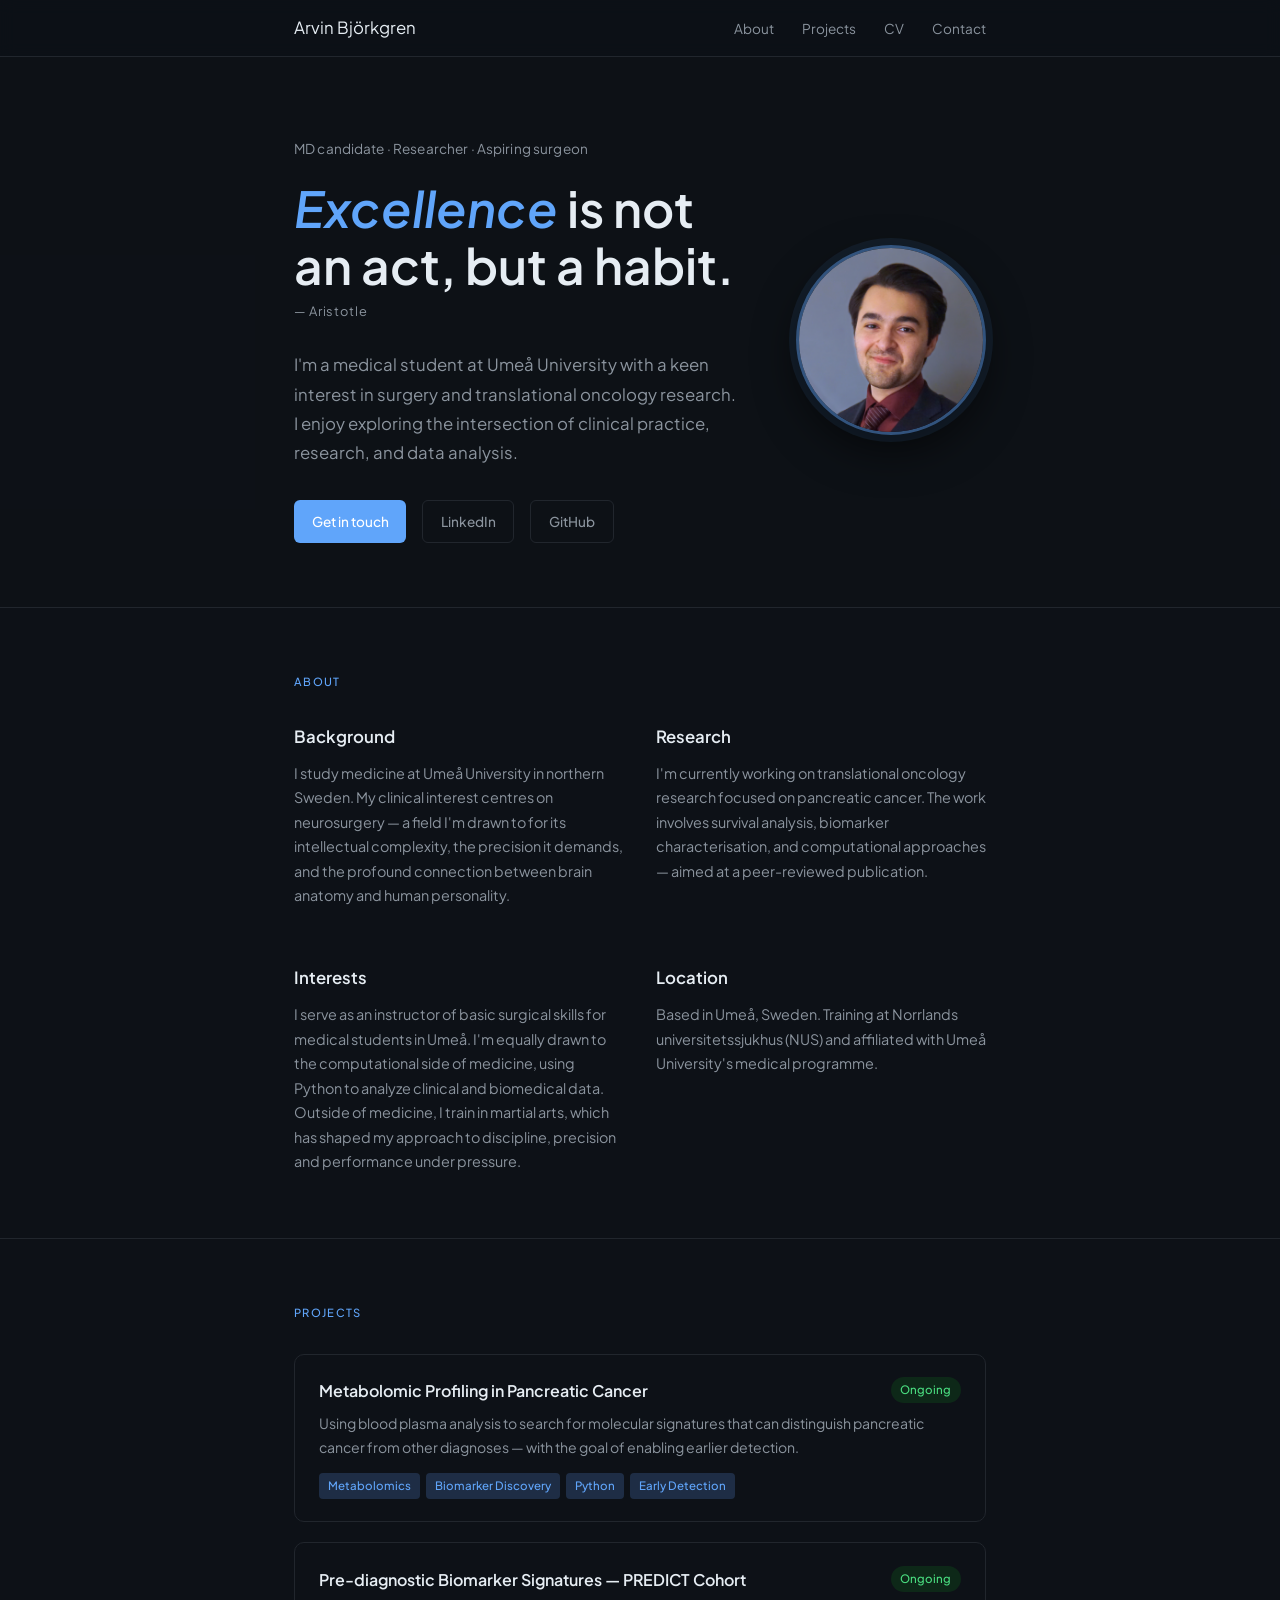
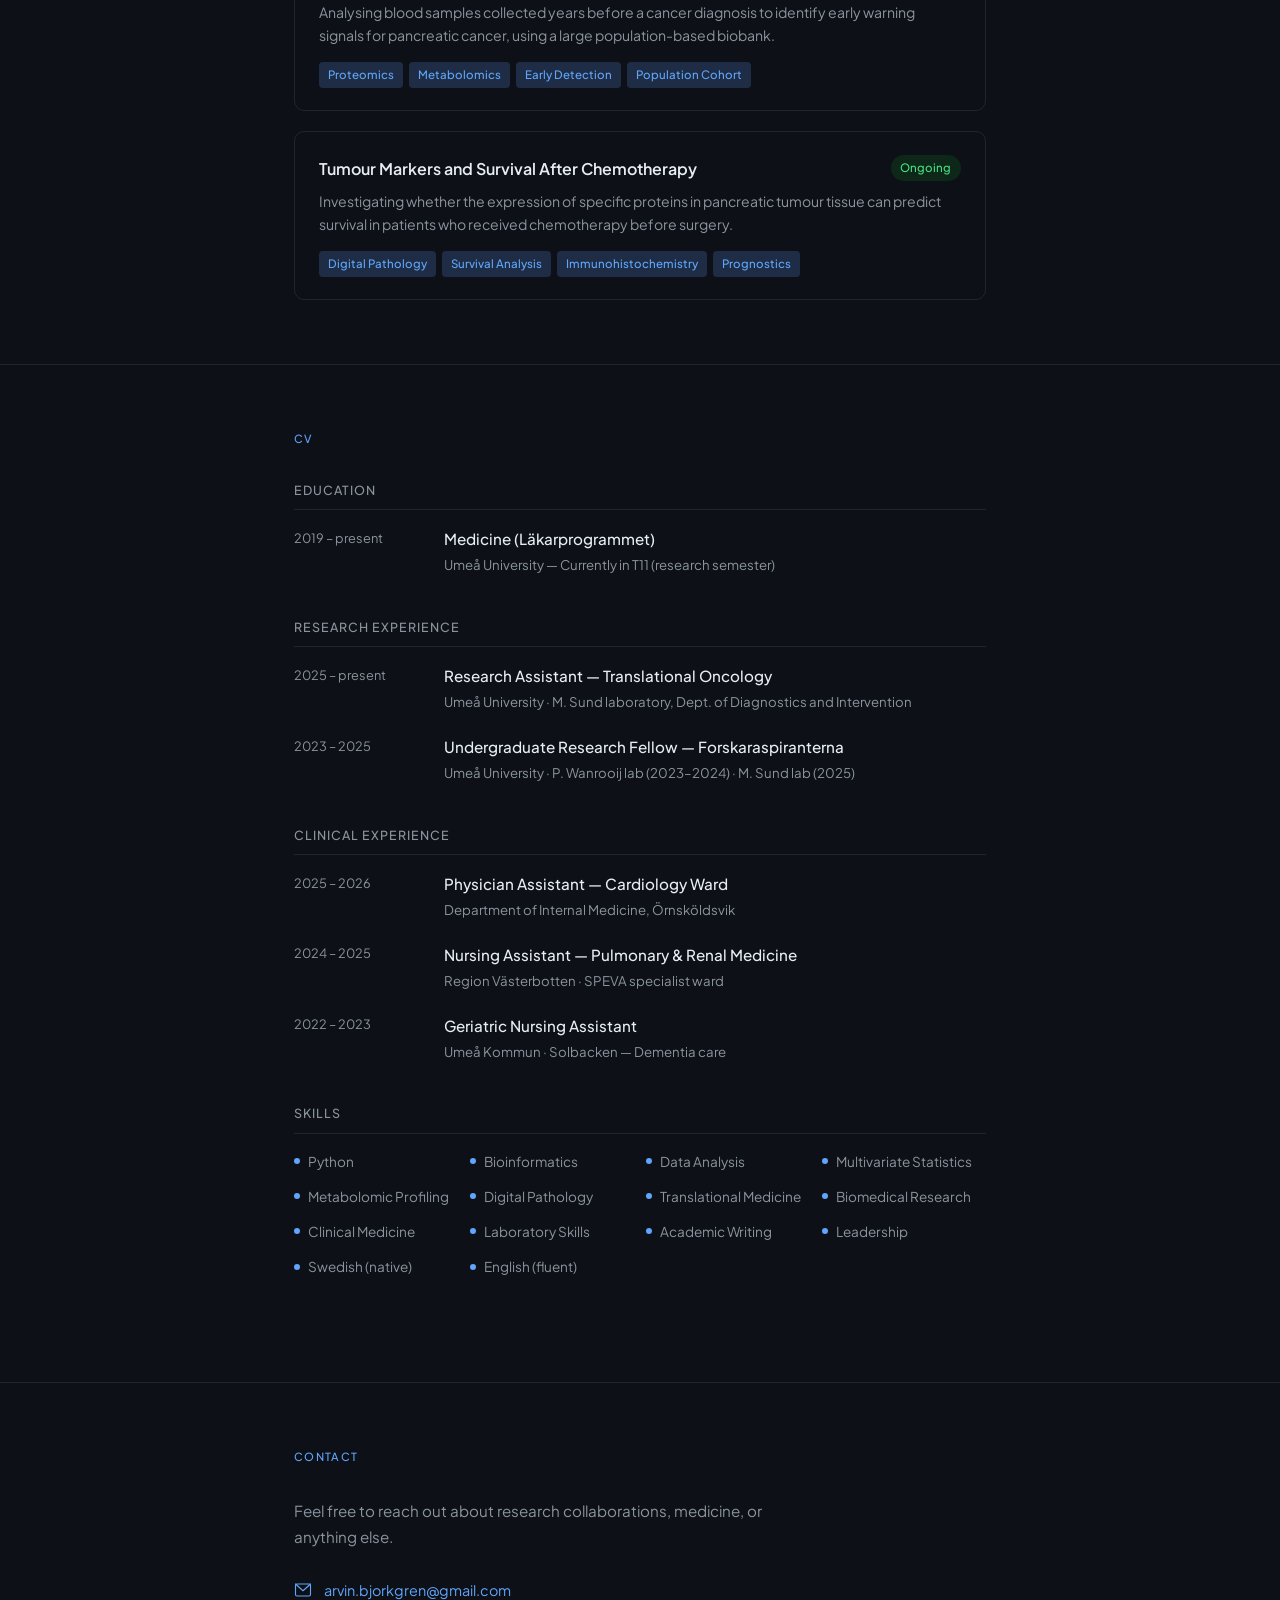
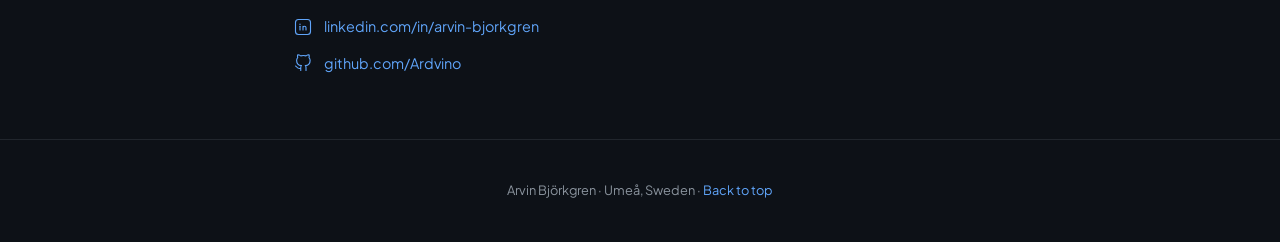
==== index.html @ 4f96bc34 "Remove navlinks from mobile." ====
<!DOCTYPE html>
<html lang="en">
<head>
  <meta charset="UTF-8" />
  <meta name="viewport" content="width=device-width, initial-scale=1.0" />
  <title>Arvin Björkgren</title>
  <link rel="preconnect" href="https://fonts.googleapis.com" />
  <link rel="preconnect" href="https://fonts.gstatic.com" crossorigin />
  <link href="https://fonts.googleapis.com/css2?family=Plus+Jakarta+Sans:ital,wght@0,300;0,400;0,500;0,600;1,400&display=swap" rel="stylesheet" />
  <style>
    /* ============================================================
       EDIT YOUR INFO HERE — all personal content is at the top
       ============================================================ */

    /* Colors & fonts — change these to restyle the whole site */
    :root {
      --accent:       #60a5fa;   /* cool blue */
      --accent-light: #1e2d45;   /* dark blue tint */
      --text:         #e6edf3;
      --text-muted:   #8b949e;
      --border:       #21262d;
      --bg:           #0d1117;
      --white:        #161b22;   /* card background */
      --font:         'Plus Jakarta Sans', system-ui, sans-serif;
      --max-w:        740px;
    }

    /* ============================================================
       BASE
       ============================================================ */
    *, *::before, *::after { box-sizing: border-box; margin: 0; padding: 0; }

    html { font-size: 16px; scroll-behavior: smooth; }

    body {
      font-family: var(--font);
      font-weight: 400;
      color: var(--text);
      background: var(--bg);
      line-height: 1.7;
    }

    a { color: var(--accent); text-decoration: none; }
    a:hover { text-decoration: underline; }

    /* ============================================================
       LAYOUT
       ============================================================ */
    .container {
      max-width: var(--max-w);
      margin: 0 auto;
      padding: 0 1.5rem;
    }

    section {
      padding: 4rem 0;
      border-bottom: 1px solid var(--border);
    }
    section:last-child { border-bottom: none; }

    .section-label {
      font-family: var(--font);
      font-size: 0.7rem;
      font-weight: 500;
      letter-spacing: 0.12em;
      text-transform: uppercase;
      color: var(--accent);
      margin-bottom: 2rem;
    }

    /* ============================================================
       NAV
       ============================================================ */
    nav {
      position: sticky;
      top: 0;
      background: rgba(13, 17, 23, 0.92);
      backdrop-filter: blur(8px);
      border-bottom: 1px solid var(--border);
      z-index: 100;
    }

    .nav-inner {
      max-width: var(--max-w);
      margin: 0 auto;
      padding: 0 1.5rem;
      display: flex;
      align-items: center;
      justify-content: space-between;
      height: 56px;
    }

    .nav-name {
      font-family: var(--font);
      font-size: 1.05rem;
      color: var(--text);
    }

    .nav-links {
      display: flex;
      gap: 1.75rem;
      list-style: none;
    }

    .nav-links a {
      font-size: 0.85rem;
      font-weight: 400;
      color: var(--text-muted);
      transition: color 0.15s;
    }

    .nav-links a:hover {
      color: var(--accent);
      text-decoration: none;
    }

    /* ============================================================
       HERO
       ============================================================ */
    .hero {
      position: relative;
      padding: 5rem 0 4rem;
      border-bottom: 1px solid var(--border);
      background-image: url('background.jpg');
      background-size: cover;
      background-position: center;
    }

    .hero::before {
      content: '';
      position: absolute;
      inset: 0;
      background: rgba(13, 17, 23, 0.78);
    }

    .hero .container {
      position: relative;
    }

    .hero-inner {
      display: flex;
      align-items: center;
      gap: 3.5rem;
    }

    .hero-text { flex: 1; min-width: 0; }

    .profile-img {
      width: 190px;
      height: 190px;
      border-radius: 50%;
      object-fit: cover;
      flex-shrink: 0;
      border: 3px solid rgba(96, 165, 250, 0.45);
      box-shadow:
        0 0 0 7px rgba(96, 165, 250, 0.08),
        0 16px 40px rgba(0, 0, 0, 0.55);
    }

    @media (max-width: 560px) {
      .hero-inner { flex-direction: column; align-items: flex-start; gap: 1.5rem; }
      .profile-img { display: none; }
      .nav-links { display: none; }
    }

    .hero-eyebrow {
      font-size: 0.85rem;
      color: var(--text-muted);
      margin-bottom: 1.25rem;
      letter-spacing: 0.01em;
    }

    .hero h1 {
      font-family: var(--font);
      font-size: clamp(2.2rem, 5vw, 3.1rem);
      font-weight: 600;
      line-height: 1.15;
      color: var(--text);
      margin-bottom: 0.4rem;
    }

    .hero h1 em {
      font-style: italic;
      color: var(--accent);
    }

    .hero-attr {
      font-size: 0.8rem;
      font-weight: 400;
      color: var(--text-muted);
      letter-spacing: 0.07em;
      margin-bottom: 1.75rem;
    }

    .hero-bio {
      font-size: 1.05rem;
      color: var(--text-muted);
      max-width: 560px;
      line-height: 1.75;
      margin-bottom: 2rem;
    }

    .hero-links {
      display: flex;
      gap: 1rem;
      flex-wrap: wrap;
    }

    .btn {
      display: inline-flex;
      align-items: center;
      gap: 0.4rem;
      padding: 0.55rem 1.1rem;
      border-radius: 6px;
      font-size: 0.85rem;
      font-weight: 500;
      transition: all 0.15s;
      cursor: pointer;
      border: none;
    }

    .btn-primary {
      background: var(--accent);
      color: #fff;
    }
    .btn-primary:hover { background: #3b82f6; text-decoration: none; color: #fff; }

    .btn-secondary {
      background: transparent;
      color: var(--text-muted);
      border: 1px solid var(--border);
    }
    .btn-secondary:hover { border-color: var(--accent); color: var(--accent); text-decoration: none; }

    /* ============================================================
       ABOUT
       ============================================================ */
    .about-grid {
      display: grid;
      grid-template-columns: 1fr 1fr;
      gap: 2rem;
    }

    @media (max-width: 560px) { .about-grid { grid-template-columns: 1fr; } }

    .about-block h3 {
      font-family: var(--font);
      font-size: 1.05rem;
      font-weight: 600;
      margin-bottom: 0.6rem;
      color: var(--text);
    }

    .about-block p {
      font-size: 0.9rem;
      color: var(--text-muted);
      line-height: 1.7;
    }

    /* ============================================================
       PROJECTS
       ============================================================ */
    .projects-list {
      display: flex;
      flex-direction: column;
      gap: 1.25rem;
    }

    .project-card {
      background: var(--bg);
      border: 1px solid var(--border);
      border-radius: 10px;
      padding: 1.4rem 1.5rem;
      transition: border-color 0.15s, box-shadow 0.15s;
    }

    .project-card:hover {
      border-color: var(--accent);
      box-shadow: 0 2px 12px rgba(96, 165, 250, 0.1);
    }

    .project-header {
      display: flex;
      align-items: flex-start;
      justify-content: space-between;
      gap: 1rem;
      margin-bottom: 0.5rem;
    }

    .project-title {
      font-family: var(--font);
      font-size: 1rem;
      font-weight: 600;
      color: var(--text);
    }

    .project-status {
      font-size: 0.72rem;
      font-weight: 500;
      padding: 0.2rem 0.6rem;
      border-radius: 20px;
      white-space: nowrap;
      flex-shrink: 0;
    }

    .status-ongoing  { background: #0d2818; color: #4ade80; }
    .status-complete { background: #1c1c1c; color: #9ca3af; }
    .status-planned  { background: #2a1f0a; color: #fbbf24; }

    .project-desc {
      font-size: 0.88rem;
      color: var(--text-muted);
      margin-bottom: 0.9rem;
      line-height: 1.65;
    }

    .project-tags {
      display: flex;
      flex-wrap: wrap;
      gap: 0.4rem;
    }

    .tag {
      font-size: 0.72rem;
      font-weight: 500;
      padding: 0.2rem 0.55rem;
      border-radius: 4px;
      background: var(--accent-light);
      color: var(--accent);
    }

    .project-link {
      font-size: 0.82rem;
      color: var(--accent);
      margin-top: 0.8rem;
      display: inline-block;
    }

    /* ============================================================
       CV / TIMELINE
       ============================================================ */
    .cv-section { margin-bottom: 2.5rem; }

    .cv-section-title {
      font-size: 0.78rem;
      font-weight: 500;
      letter-spacing: 0.08em;
      text-transform: uppercase;
      color: var(--text-muted);
      margin-bottom: 1rem;
      padding-bottom: 0.5rem;
      border-bottom: 1px solid var(--border);
    }

    .cv-entry {
      display: grid;
      grid-template-columns: 130px 1fr;
      gap: 0.75rem 1.25rem;
      margin-bottom: 1.25rem;
    }

    @media (max-width: 480px) {
      .cv-entry { grid-template-columns: 1fr; }
    }

    .cv-year {
      font-size: 0.8rem;
      color: var(--text-muted);
      padding-top: 0.1rem;
    }

    .cv-title {
      font-size: 0.95rem;
      font-weight: 500;
      color: var(--text);
      margin-bottom: 0.15rem;
    }

    .cv-subtitle {
      font-size: 0.83rem;
      color: var(--text-muted);
    }

    /* ============================================================
       SKILLS
       ============================================================ */
    .skills-grid {
      display: grid;
      grid-template-columns: repeat(auto-fit, minmax(160px, 1fr));
      gap: 0.75rem;
    }

    .skill-item {
      font-size: 0.85rem;
      color: var(--text-muted);
      display: flex;
      align-items: center;
      gap: 0.5rem;
    }

    .skill-dot {
      width: 6px;
      height: 6px;
      border-radius: 50%;
      background: var(--accent);
      flex-shrink: 0;
    }

    /* ============================================================
       CONTACT
       ============================================================ */
    .contact-links {
      display: flex;
      flex-direction: column;
      gap: 0.75rem;
    }

    .contact-row {
      display: flex;
      align-items: center;
      gap: 0.75rem;
      font-size: 0.9rem;
      color: var(--text-muted);
    }

    .contact-row svg {
      width: 18px;
      height: 18px;
      stroke: var(--accent);
      flex-shrink: 0;
    }

    /* ============================================================
       FOOTER
       ============================================================ */
    footer {
      text-align: center;
      padding: 2.5rem 1rem;
      font-size: 0.8rem;
      color: var(--text-muted);
    }
  </style>
</head>
<body>

<!-- ============================================================
     NAV  — edit links to match your sections
     ============================================================ -->
<nav>
  <div class="nav-inner">
    <span class="nav-name">Arvin Björkgren</span>
    <ul class="nav-links">
      <li><a href="#about">About</a></li>
      <li><a href="#projects">Projects</a></li>
      <li><a href="#cv">CV</a></li>
      <li><a href="#contact">Contact</a></li>
    </ul>
  </div>
</nav>

<!-- ============================================================
     HERO  — edit your tagline and bio here
     ============================================================ -->
<section class="hero" id="top">
  <div class="container">
    <div class="hero-inner">
      <div class="hero-text">
        <p class="hero-eyebrow">MD candidate · Researcher · Aspiring surgeon</p>
        <h1><em>Excellence</em> is not an act, but a habit.</h1>
        <p class="hero-attr">— Aristotle</p>
        <p class="hero-bio"> 
          I'm a medical student at Umeå University with a keen interest in
          surgery and translational oncology research. I enjoy exploring
          the intersection of clinical practice, research, and data analysis.

        </p>
        </p>
        <div class="hero-links">
          <a class="btn btn-primary" href="#contact">Get in touch</a>
          <a class="btn btn-secondary" href="https://www.linkedin.com/in/arvin-bjorkgren/" target="_blank" rel="noopener">LinkedIn</a>
          <a class="btn btn-secondary" href="https://github.com/Ardvino" target="_blank" rel="noopener">GitHub</a>
        </div>
      </div>
      <img src="profile.png" alt="Arvin Björkgren" class="profile-img" />
    </div>
  </div>
</section>

<!-- ============================================================
     ABOUT  — edit your background and interests
     ============================================================ -->
<section id="about">
  <div class="container">
    <p class="section-label">About</p>
    <div class="about-grid">
      <div class="about-block">
        <h3>Background</h3>
        <p>
          I study medicine at Umeå University in northern Sweden. My clinical
          interest centres on neurosurgery — a field I'm drawn to for its
          intellectual complexity, the precision it demands, and the profound
          connection between brain anatomy and human personality. <br><br>
       
        </p>
      </div>
      <div class="about-block">
        <h3>Research</h3>
        <p>
          I'm currently working on translational oncology research focused on
          pancreatic cancer. The work involves survival analysis, biomarker
          characterisation, and computational approaches — aimed at a peer-reviewed
          publication.
        </p>
      </div>
      <div class="about-block">
        <h3>Interests</h3>
        <p>
          I serve as an instructor of basic surgical skills for medical students in Umeå.
          I'm equally drawn to the computational side of medicine, using Python to analyze clinical and biomedical data.
          Outside of medicine, I train in martial arts, which has shaped my approach to discipline, precision and performance under pressure.
        </p>
      </div>
      <div class="about-block">
        <h3>Location</h3>
        <p>
          Based in Umeå, Sweden. Training at Norrlands universitetssjukhus (NUS)
          and affiliated with Umeå University's medical programme.
        </p>
      </div>
    </div>
  </div>
</section>

<!-- ============================================================
     PROJECTS  — edit or add cards below
     Each card: title, status, description, tags, optional link
     Statuses: status-ongoing | status-complete | status-planned
     ============================================================ -->
<section id="projects">
  <div class="container">
    <p class="section-label">Projects</p>
    <div class="projects-list">

      <!-- PROJECT 1 -->
      <div class="project-card">
        <div class="project-header">
          <span class="project-title">Metabolomic Profiling in Pancreatic Cancer</span>
          <span class="project-status status-ongoing">Ongoing</span>
        </div>
        <p class="project-desc">
          Using blood plasma analysis to search for molecular signatures that can distinguish
          pancreatic cancer from other diagnoses — with the goal of enabling earlier detection.
        </p>
        <div class="project-tags">
          <span class="tag">Metabolomics</span>
          <span class="tag">Biomarker Discovery</span>
          <span class="tag">Python</span>
          <span class="tag">Early Detection</span>
        </div>
      </div>

      <!-- PROJECT 2 -->
      <div class="project-card">
        <div class="project-header">
          <span class="project-title">Pre-diagnostic Biomarker Signatures — PREDICT Cohort</span>
          <span class="project-status status-ongoing">Ongoing</span>
        </div>
        <p class="project-desc">
          Analysing blood samples collected years before a cancer diagnosis to identify
          early warning signals for pancreatic cancer, using a large population-based biobank.
        </p>
        <div class="project-tags">
          <span class="tag">Proteomics</span>
          <span class="tag">Metabolomics</span>
          <span class="tag">Early Detection</span>
          <span class="tag">Population Cohort</span>
        </div>
      </div>

      <!-- PROJECT 3 -->
      <div class="project-card">
        <div class="project-header">
          <span class="project-title">Tumour Markers and Survival After Chemotherapy</span>
          <span class="project-status status-ongoing">Ongoing</span>
        </div>
        <p class="project-desc">
          Investigating whether the expression of specific proteins in pancreatic tumour tissue
          can predict survival in patients who received chemotherapy before surgery.
        </p>
        <div class="project-tags">
          <span class="tag">Digital Pathology</span>
          <span class="tag">Survival Analysis</span>
          <span class="tag">Immunohistochemistry</span>
          <span class="tag">Prognostics</span>
        </div>
      </div>

    </div>
  </div>
</section>

<!-- ============================================================
     CV  — edit your education and experience entries
     ============================================================ -->
<section id="cv">
  <div class="container">
    <p class="section-label">CV</p>

    <!-- EDUCATION -->
    <div class="cv-section">
      <p class="cv-section-title">Education</p>

      <div class="cv-entry">
        <span class="cv-year">2019 – present</span>
        <div>
          <p class="cv-title">Medicine (Läkarprogrammet)</p>
          <p class="cv-subtitle">Umeå University — Currently in T11 (research semester)</p>
        </div>
      </div>

      <!-- Add more education entries here -->
    </div>

    <!-- RESEARCH -->
    <div class="cv-section">
      <p class="cv-section-title">Research experience</p>

      <div class="cv-entry">
        <span class="cv-year">2025 – present</span>
        <div>
          <p class="cv-title">Research Assistant — Translational Oncology</p>
          <p class="cv-subtitle">Umeå University · M. Sund laboratory, Dept. of Diagnostics and Intervention</p>
        </div>
      </div>

      <div class="cv-entry">
        <span class="cv-year">2023 – 2025</span>
        <div>
          <p class="cv-title">Undergraduate Research Fellow — Forskaraspiranterna</p>
          <p class="cv-subtitle">Umeå University · P. Wanrooij lab (2023–2024) · M. Sund lab (2025)</p>
        </div>
      </div>

    </div>

    <!-- CLINICAL -->
    <div class="cv-section">
      <p class="cv-section-title">Clinical experience</p>

      <div class="cv-entry">
        <span class="cv-year">2025 – 2026</span>
        <div>
          <p class="cv-title">Physician Assistant — Cardiology Ward</p>
          <p class="cv-subtitle">Department of Internal Medicine, Örnsköldsvik</p>
        </div>
      </div>

      <div class="cv-entry">
        <span class="cv-year">2024 – 2025</span>
        <div>
          <p class="cv-title">Nursing Assistant — Pulmonary & Renal Medicine</p>
          <p class="cv-subtitle">Region Västerbotten · SPEVA specialist ward</p>
        </div>
      </div>

      <div class="cv-entry">
        <span class="cv-year">2022 – 2023</span>
        <div>
          <p class="cv-title">Geriatric Nursing Assistant</p>
          <p class="cv-subtitle">Umeå Kommun · Solbacken — Dementia care</p>
        </div>
      </div>

    </div>

    <!-- SKILLS -->
    <div class="cv-section">
      <p class="cv-section-title">Skills</p>
      <div class="skills-grid">
        <span class="skill-item"><span class="skill-dot"></span>Python</span>
        <span class="skill-item"><span class="skill-dot"></span>Bioinformatics</span>
        <span class="skill-item"><span class="skill-dot"></span>Data Analysis</span>
        <span class="skill-item"><span class="skill-dot"></span>Multivariate Statistics</span>
        <span class="skill-item"><span class="skill-dot"></span>Metabolomic Profiling</span>
        <span class="skill-item"><span class="skill-dot"></span>Digital Pathology</span>
        <span class="skill-item"><span class="skill-dot"></span>Translational Medicine</span>
        <span class="skill-item"><span class="skill-dot"></span>Biomedical Research</span>
        <span class="skill-item"><span class="skill-dot"></span>Clinical Medicine</span>
        <span class="skill-item"><span class="skill-dot"></span>Laboratory Skills</span>
        <span class="skill-item"><span class="skill-dot"></span>Academic Writing</span>
        <span class="skill-item"><span class="skill-dot"></span>Leadership</span>
        <span class="skill-item"><span class="skill-dot"></span>Swedish (native)</span>
        <span class="skill-item"><span class="skill-dot"></span>English (fluent)</span>
      </div>
    </div>

  </div>
</section>

<!-- ============================================================
     CONTACT  — edit your email and links
     ============================================================ -->
<section id="contact">
  <div class="container">
    <p class="section-label">Contact</p>
    <p style="font-size:0.95rem; color:var(--text-muted); margin-bottom:1.75rem; max-width:480px;">
      Feel free to reach out about research collaborations, medicine,
      or anything else.
    </p>
    <div class="contact-links">

      <!-- EMAIL — replace with your actual address -->
      <div class="contact-row">
        <svg viewBox="0 0 24 24" fill="none" stroke-width="1.5" stroke-linecap="round" stroke-linejoin="round">
          <rect x="2" y="4" width="20" height="16" rx="2"/>
          <polyline points="2,4 12,13 22,4"/>
        </svg>
        <a href="mailto:arvin.bjorkgren@gmail.com">arvin.bjorkgren@gmail.com</a>
      </div>

      <!-- LINKEDIN -->
      <div class="contact-row">
        <svg viewBox="0 0 24 24" fill="none" stroke-width="1.5" stroke-linecap="round" stroke-linejoin="round">
          <rect x="2" y="2" width="20" height="20" rx="4"/>
          <line x1="8" y1="11" x2="8" y2="16"/>
          <line x1="8" y1="8" x2="8" y2="8.5"/>
          <path d="M12 16v-5m4 5v-3a2 2 0 0 0-4 0"/>
        </svg>
        <a href="https://www.linkedin.com/in/arvin-bjorkgren/" target="_blank" rel="noopener">linkedin.com/in/arvin-bjorkgren</a>
      </div>

      <!-- GITHUB -->
      <div class="contact-row">
        <svg viewBox="0 0 24 24" fill="none" stroke-width="1.5" stroke-linecap="round" stroke-linejoin="round">
          <path d="M9 19c-5 1.5-5-2.5-7-3m14 6v-3.87a3.37 3.37 0 0 0-.94-2.61c3.14-.35 6.44-1.54 6.44-7A5.44 5.44 0 0 0 20 4.77a5.07 5.07 0 0 0-.09-3.77S18.73.65 16 2.48a13.38 13.38 0 0 0-7 0C6.27.65 5.09 1 5.09 1A5.07 5.07 0 0 0 5 4.77 5.44 5.44 0 0 0 3.5 8.55c0 5.42 3.3 6.61 6.44 7A3.37 3.37 0 0 0 9 18.13V22"/>
        </svg>
        <a href="https://github.com/Ardvino" target="_blank" rel="noopener">github.com/Ardvino</a>
      </div>

    </div>
  </div>
</section>

<footer>
  <p>Arvin Björkgren · Umeå, Sweden · <a href="#top">Back to top</a></p>
</footer>

</body>
</html>
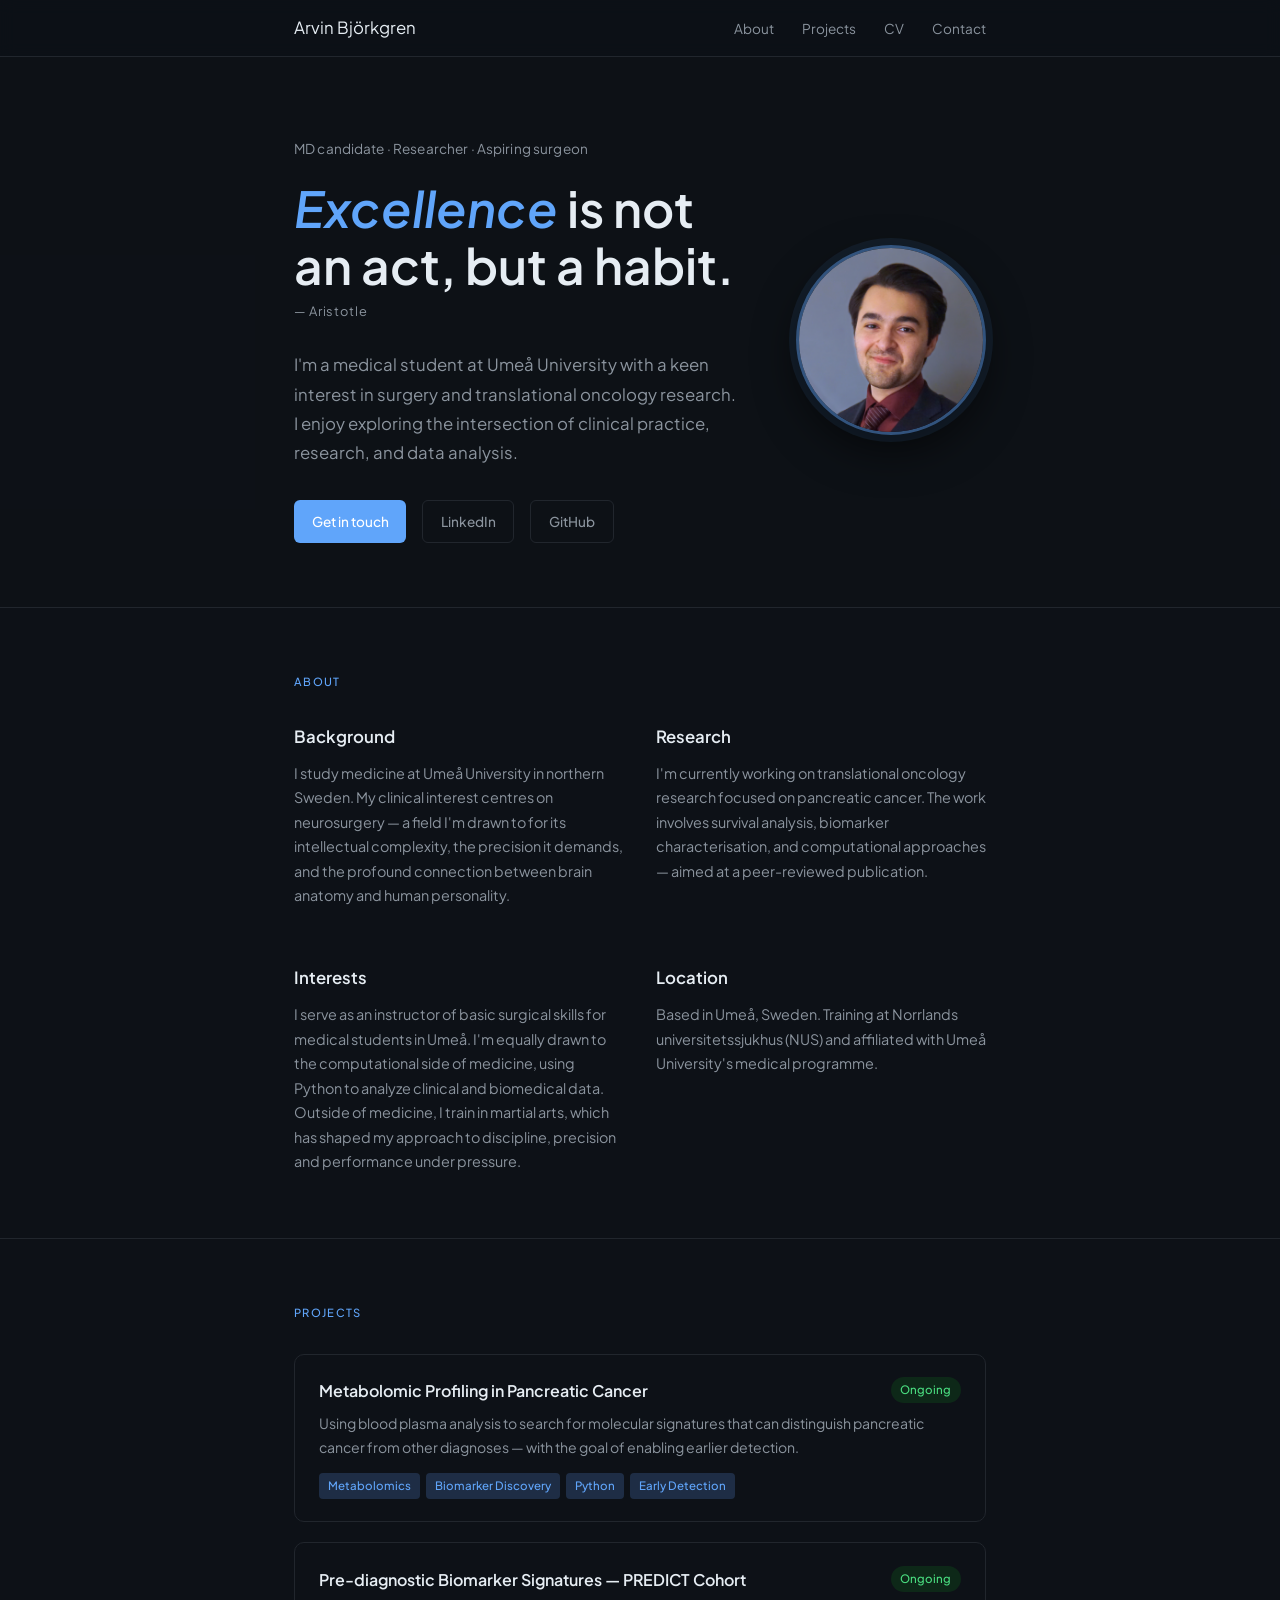
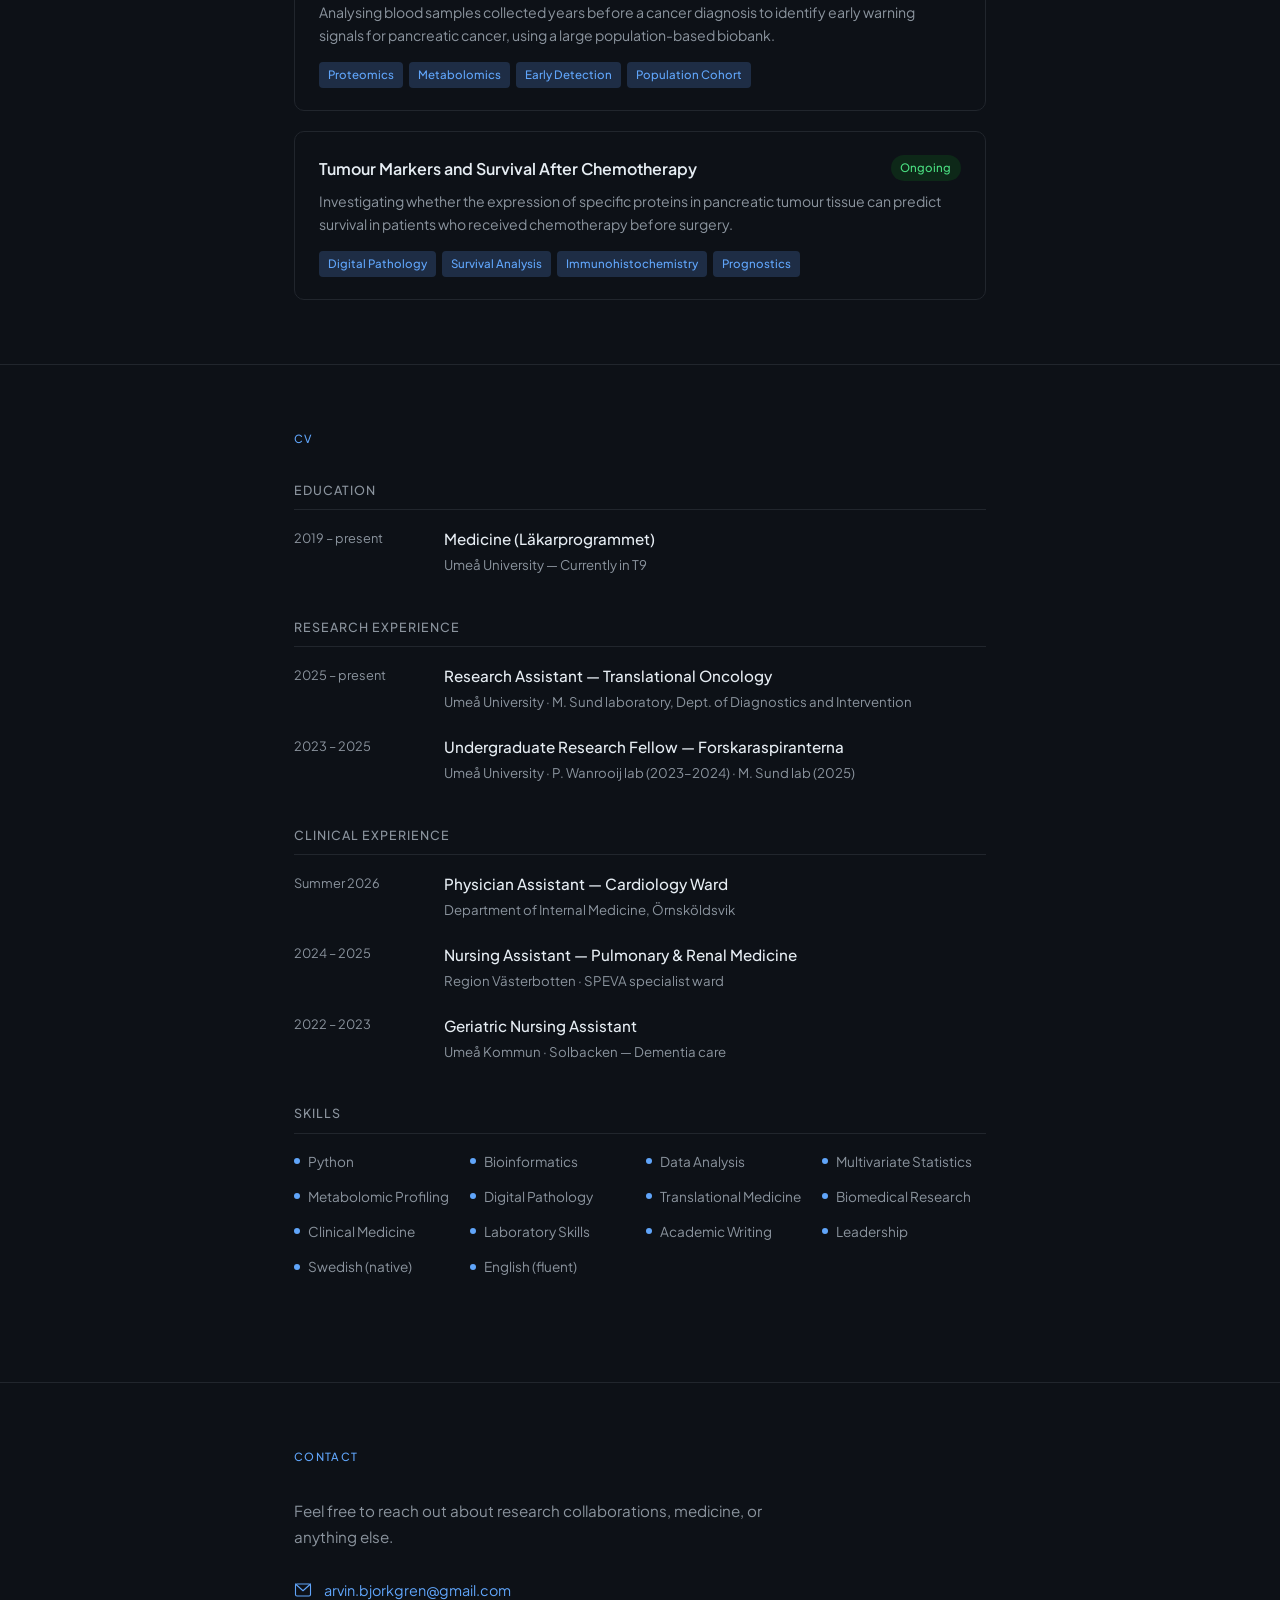
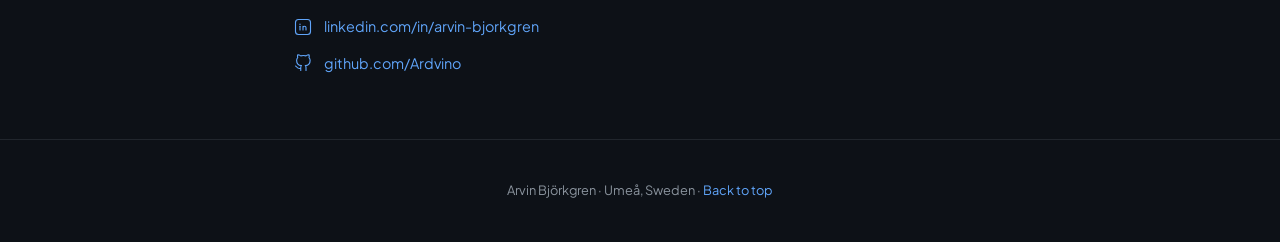
==== commit 146798e8: "Edited faulty information" ====
--- a/index.html
+++ b/index.html
@@ -614,7 +614,7 @@
         <span class="cv-year">2019 – present</span>
         <div>
           <p class="cv-title">Medicine (Läkarprogrammet)</p>
-          <p class="cv-subtitle">Umeå University — Currently in T11 (research semester)</p>
+          <p class="cv-subtitle">Umeå University — Currently in T9</p>
         </div>
       </div>
 
@@ -648,7 +648,7 @@
       <p class="cv-section-title">Clinical experience</p>
 
       <div class="cv-entry">
-        <span class="cv-year">2025 – 2026</span>
+        <span class="cv-year">Summer 2026</span>
         <div>
           <p class="cv-title">Physician Assistant — Cardiology Ward</p>
           <p class="cv-subtitle">Department of Internal Medicine, Örnsköldsvik</p>
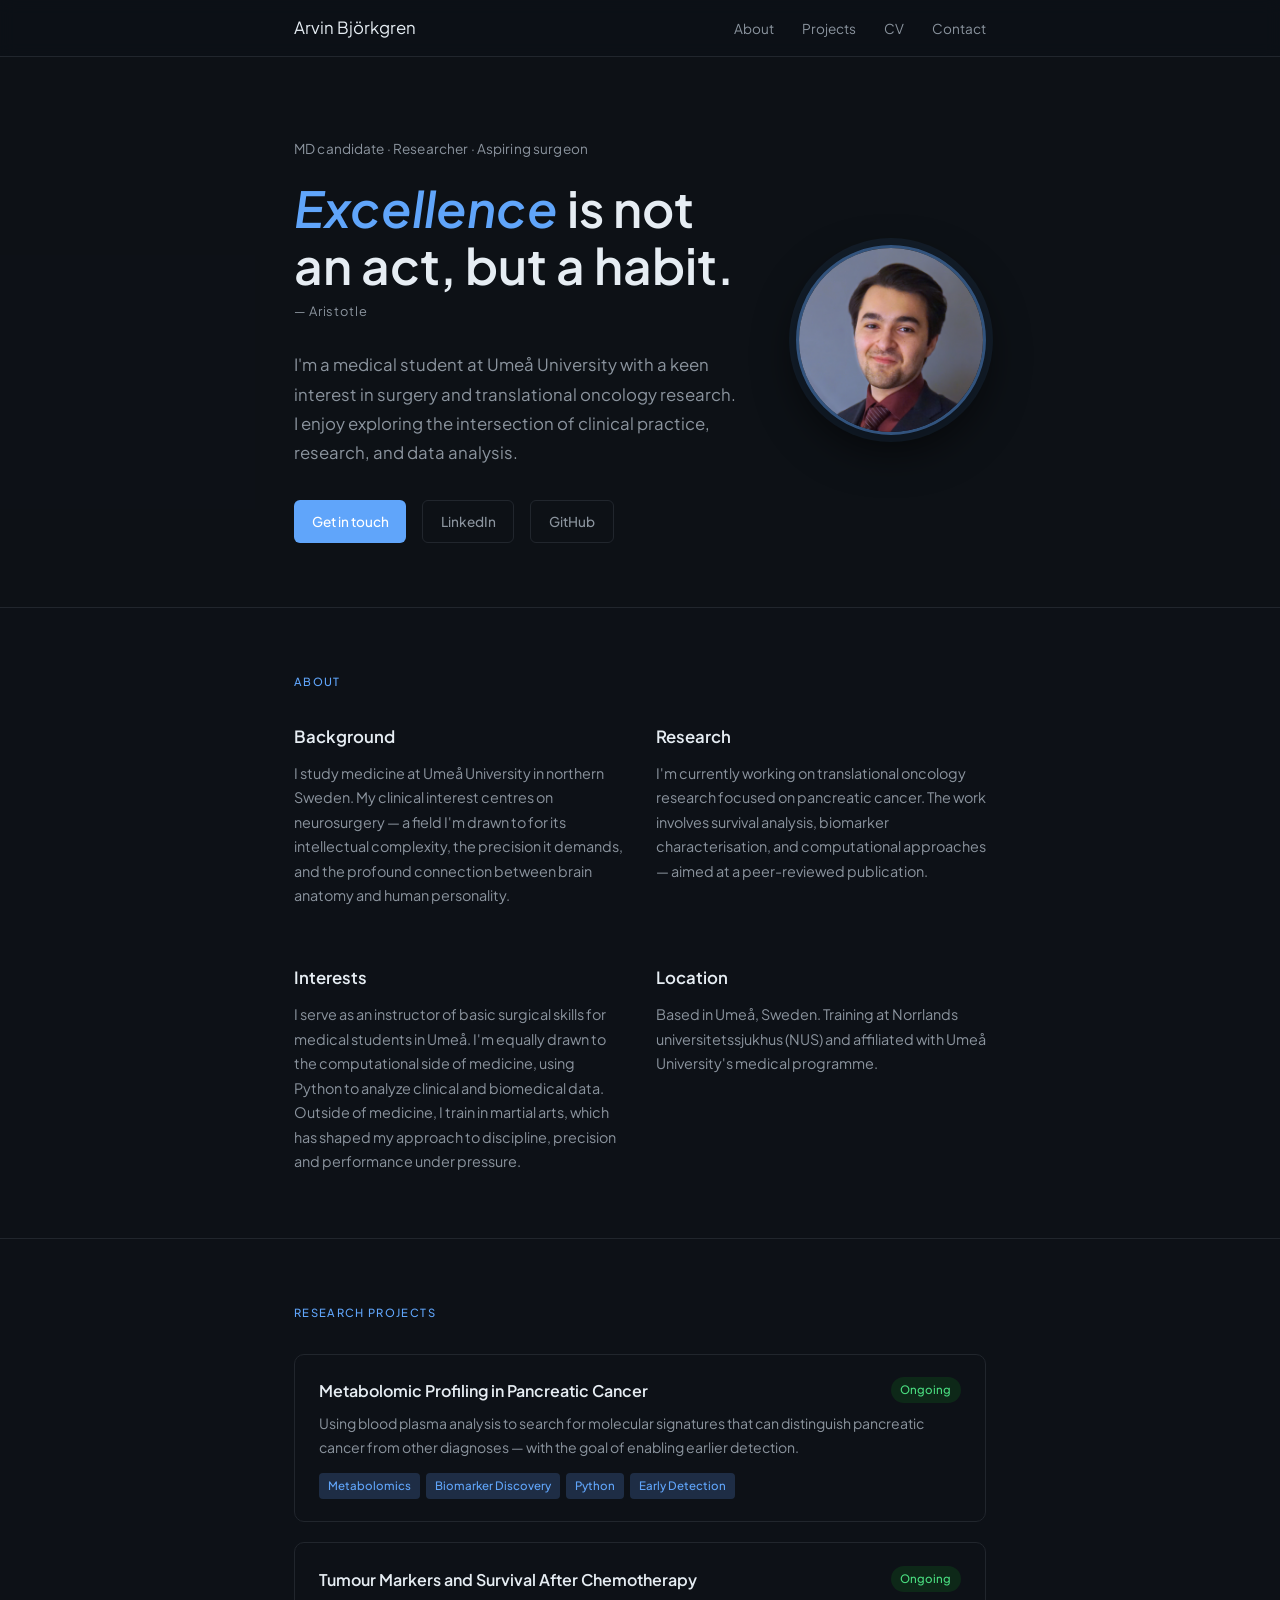
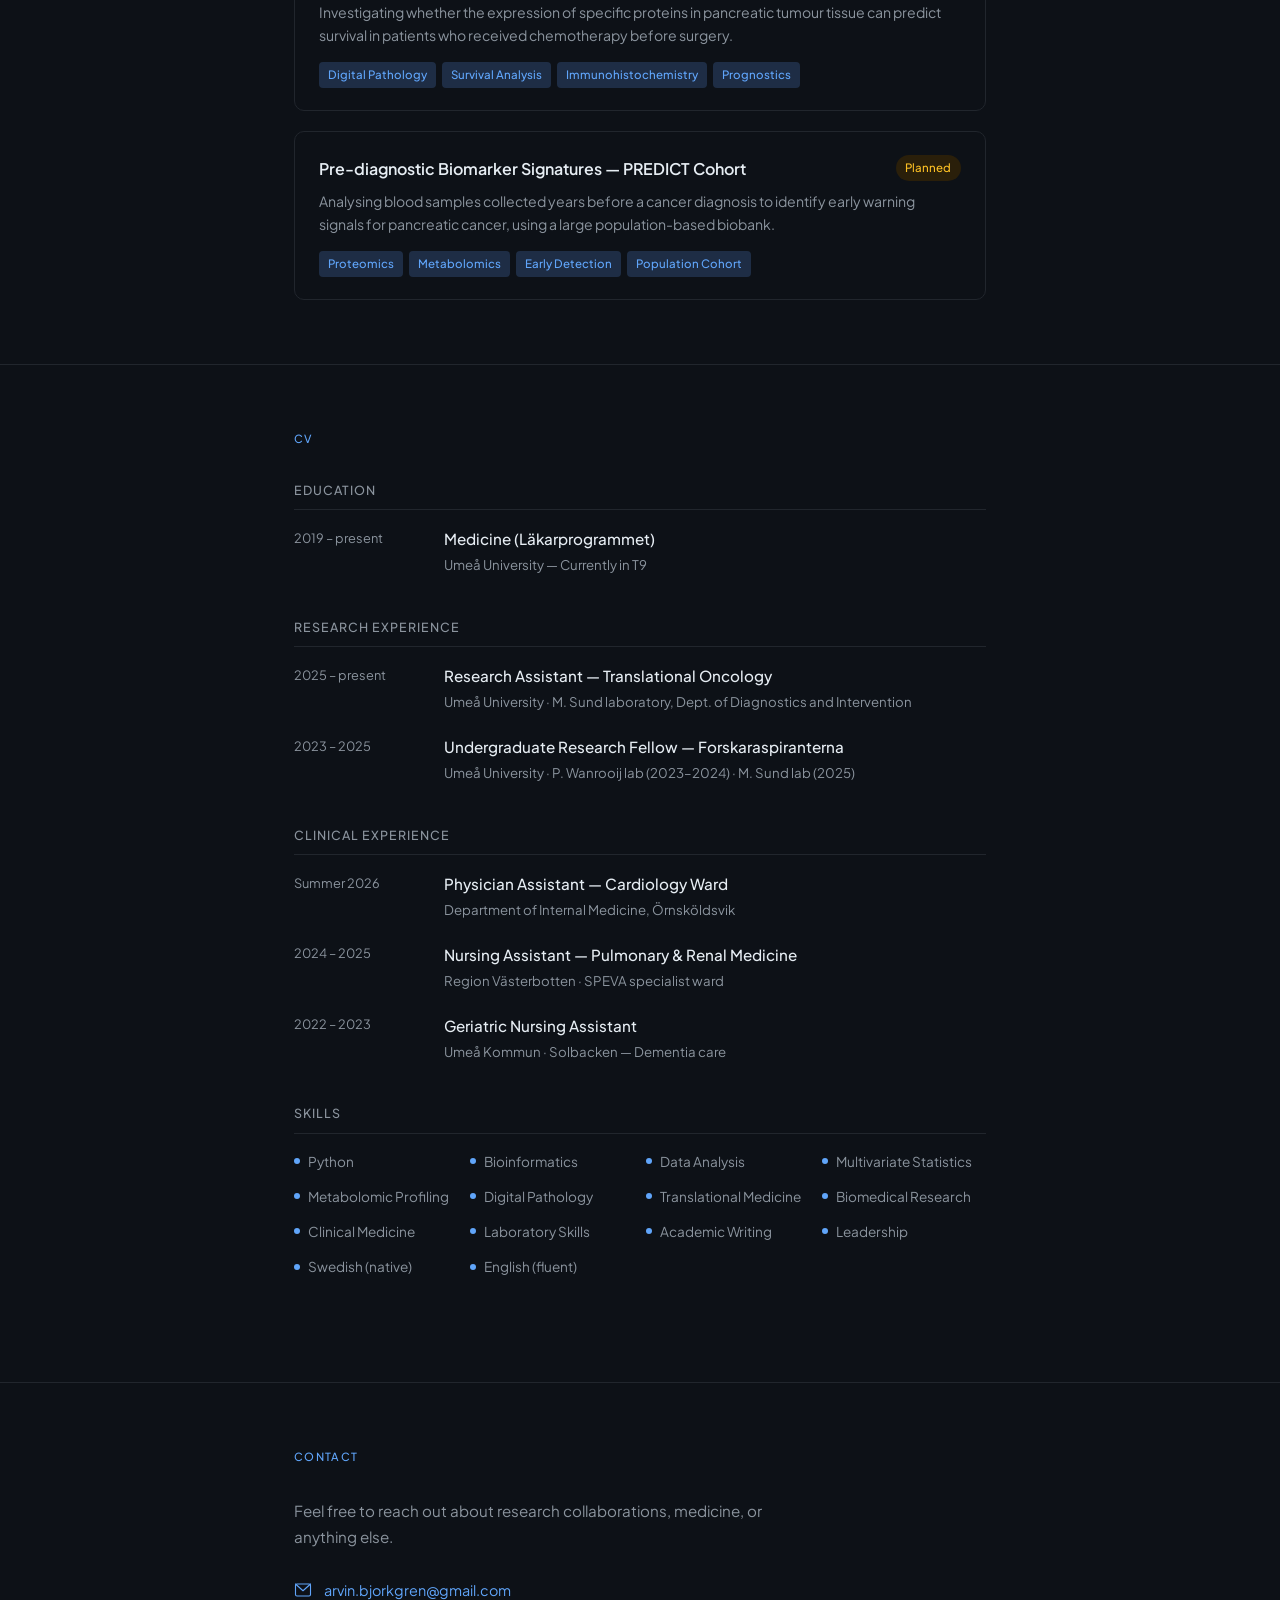
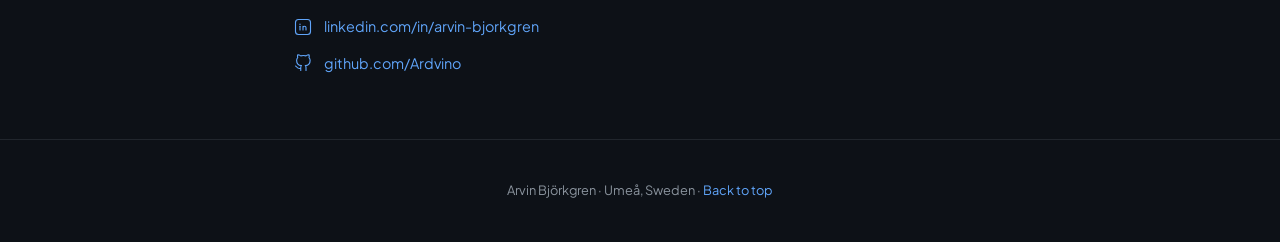
==== commit aaf2e79c: "Added survival.html page." ====
--- a/index.html
+++ b/index.html
@@ -7,439 +7,7 @@
   <link rel="preconnect" href="https://fonts.googleapis.com" />
   <link rel="preconnect" href="https://fonts.gstatic.com" crossorigin />
   <link href="https://fonts.googleapis.com/css2?family=Plus+Jakarta+Sans:ital,wght@0,300;0,400;0,500;0,600;1,400&display=swap" rel="stylesheet" />
-  <style>
-    /* ============================================================
-       EDIT YOUR INFO HERE — all personal content is at the top
-       ============================================================ */
-
-    /* Colors & fonts — change these to restyle the whole site */
-    :root {
-      --accent:       #60a5fa;   /* cool blue */
-      --accent-light: #1e2d45;   /* dark blue tint */
-      --text:         #e6edf3;
-      --text-muted:   #8b949e;
-      --border:       #21262d;
-      --bg:           #0d1117;
-      --white:        #161b22;   /* card background */
-      --font:         'Plus Jakarta Sans', system-ui, sans-serif;
-      --max-w:        740px;
-    }
-
-    /* ============================================================
-       BASE
-       ============================================================ */
-    *, *::before, *::after { box-sizing: border-box; margin: 0; padding: 0; }
-
-    html { font-size: 16px; scroll-behavior: smooth; }
-
-    body {
-      font-family: var(--font);
-      font-weight: 400;
-      color: var(--text);
-      background: var(--bg);
-      line-height: 1.7;
-    }
-
-    a { color: var(--accent); text-decoration: none; }
-    a:hover { text-decoration: underline; }
-
-    /* ============================================================
-       LAYOUT
-       ============================================================ */
-    .container {
-      max-width: var(--max-w);
-      margin: 0 auto;
-      padding: 0 1.5rem;
-    }
-
-    section {
-      padding: 4rem 0;
-      border-bottom: 1px solid var(--border);
-    }
-    section:last-child { border-bottom: none; }
-
-    .section-label {
-      font-family: var(--font);
-      font-size: 0.7rem;
-      font-weight: 500;
-      letter-spacing: 0.12em;
-      text-transform: uppercase;
-      color: var(--accent);
-      margin-bottom: 2rem;
-    }
-
-    /* ============================================================
-       NAV
-       ============================================================ */
-    nav {
-      position: sticky;
-      top: 0;
-      background: rgba(13, 17, 23, 0.92);
-      backdrop-filter: blur(8px);
-      border-bottom: 1px solid var(--border);
-      z-index: 100;
-    }
-
-    .nav-inner {
-      max-width: var(--max-w);
-      margin: 0 auto;
-      padding: 0 1.5rem;
-      display: flex;
-      align-items: center;
-      justify-content: space-between;
-      height: 56px;
-    }
-
-    .nav-name {
-      font-family: var(--font);
-      font-size: 1.05rem;
-      color: var(--text);
-    }
-
-    .nav-links {
-      display: flex;
-      gap: 1.75rem;
-      list-style: none;
-    }
-
-    .nav-links a {
-      font-size: 0.85rem;
-      font-weight: 400;
-      color: var(--text-muted);
-      transition: color 0.15s;
-    }
-
-    .nav-links a:hover {
-      color: var(--accent);
-      text-decoration: none;
-    }
-
-    /* ============================================================
-       HERO
-       ============================================================ */
-    .hero {
-      position: relative;
-      padding: 5rem 0 4rem;
-      border-bottom: 1px solid var(--border);
-      background-image: url('background.jpg');
-      background-size: cover;
-      background-position: center;
-    }
-
-    .hero::before {
-      content: '';
-      position: absolute;
-      inset: 0;
-      background: rgba(13, 17, 23, 0.78);
-    }
-
-    .hero .container {
-      position: relative;
-    }
-
-    .hero-inner {
-      display: flex;
-      align-items: center;
-      gap: 3.5rem;
-    }
-
-    .hero-text { flex: 1; min-width: 0; }
-
-    .profile-img {
-      width: 190px;
-      height: 190px;
-      border-radius: 50%;
-      object-fit: cover;
-      flex-shrink: 0;
-      border: 3px solid rgba(96, 165, 250, 0.45);
-      box-shadow:
-        0 0 0 7px rgba(96, 165, 250, 0.08),
-        0 16px 40px rgba(0, 0, 0, 0.55);
-    }
-
-    @media (max-width: 560px) {
-      .hero-inner { flex-direction: column; align-items: flex-start; gap: 1.5rem; }
-      .profile-img { display: none; }
-      .nav-links { display: none; }
-    }
-
-    .hero-eyebrow {
-      font-size: 0.85rem;
-      color: var(--text-muted);
-      margin-bottom: 1.25rem;
-      letter-spacing: 0.01em;
-    }
-
-    .hero h1 {
-      font-family: var(--font);
-      font-size: clamp(2.2rem, 5vw, 3.1rem);
-      font-weight: 600;
-      line-height: 1.15;
-      color: var(--text);
-      margin-bottom: 0.4rem;
-    }
-
-    .hero h1 em {
-      font-style: italic;
-      color: var(--accent);
-    }
-
-    .hero-attr {
-      font-size: 0.8rem;
-      font-weight: 400;
-      color: var(--text-muted);
-      letter-spacing: 0.07em;
-      margin-bottom: 1.75rem;
-    }
-
-    .hero-bio {
-      font-size: 1.05rem;
-      color: var(--text-muted);
-      max-width: 560px;
-      line-height: 1.75;
-      margin-bottom: 2rem;
-    }
-
-    .hero-links {
-      display: flex;
-      gap: 1rem;
-      flex-wrap: wrap;
-    }
-
-    .btn {
-      display: inline-flex;
-      align-items: center;
-      gap: 0.4rem;
-      padding: 0.55rem 1.1rem;
-      border-radius: 6px;
-      font-size: 0.85rem;
-      font-weight: 500;
-      transition: all 0.15s;
-      cursor: pointer;
-      border: none;
-    }
-
-    .btn-primary {
-      background: var(--accent);
-      color: #fff;
-    }
-    .btn-primary:hover { background: #3b82f6; text-decoration: none; color: #fff; }
-
-    .btn-secondary {
-      background: transparent;
-      color: var(--text-muted);
-      border: 1px solid var(--border);
-    }
-    .btn-secondary:hover { border-color: var(--accent); color: var(--accent); text-decoration: none; }
-
-    /* ============================================================
-       ABOUT
-       ============================================================ */
-    .about-grid {
-      display: grid;
-      grid-template-columns: 1fr 1fr;
-      gap: 2rem;
-    }
-
-    @media (max-width: 560px) { .about-grid { grid-template-columns: 1fr; } }
-
-    .about-block h3 {
-      font-family: var(--font);
-      font-size: 1.05rem;
-      font-weight: 600;
-      margin-bottom: 0.6rem;
-      color: var(--text);
-    }
-
-    .about-block p {
-      font-size: 0.9rem;
-      color: var(--text-muted);
-      line-height: 1.7;
-    }
-
-    /* ============================================================
-       PROJECTS
-       ============================================================ */
-    .projects-list {
-      display: flex;
-      flex-direction: column;
-      gap: 1.25rem;
-    }
-
-    .project-card {
-      background: var(--bg);
-      border: 1px solid var(--border);
-      border-radius: 10px;
-      padding: 1.4rem 1.5rem;
-      transition: border-color 0.15s, box-shadow 0.15s;
-    }
-
-    .project-card:hover {
-      border-color: var(--accent);
-      box-shadow: 0 2px 12px rgba(96, 165, 250, 0.1);
-    }
-
-    .project-header {
-      display: flex;
-      align-items: flex-start;
-      justify-content: space-between;
-      gap: 1rem;
-      margin-bottom: 0.5rem;
-    }
-
-    .project-title {
-      font-family: var(--font);
-      font-size: 1rem;
-      font-weight: 600;
-      color: var(--text);
-    }
-
-    .project-status {
-      font-size: 0.72rem;
-      font-weight: 500;
-      padding: 0.2rem 0.6rem;
-      border-radius: 20px;
-      white-space: nowrap;
-      flex-shrink: 0;
-    }
-
-    .status-ongoing  { background: #0d2818; color: #4ade80; }
-    .status-complete { background: #1c1c1c; color: #9ca3af; }
-    .status-planned  { background: #2a1f0a; color: #fbbf24; }
-
-    .project-desc {
-      font-size: 0.88rem;
-      color: var(--text-muted);
-      margin-bottom: 0.9rem;
-      line-height: 1.65;
-    }
-
-    .project-tags {
-      display: flex;
-      flex-wrap: wrap;
-      gap: 0.4rem;
-    }
-
-    .tag {
-      font-size: 0.72rem;
-      font-weight: 500;
-      padding: 0.2rem 0.55rem;
-      border-radius: 4px;
-      background: var(--accent-light);
-      color: var(--accent);
-    }
-
-    .project-link {
-      font-size: 0.82rem;
-      color: var(--accent);
-      margin-top: 0.8rem;
-      display: inline-block;
-    }
-
-    /* ============================================================
-       CV / TIMELINE
-       ============================================================ */
-    .cv-section { margin-bottom: 2.5rem; }
-
-    .cv-section-title {
-      font-size: 0.78rem;
-      font-weight: 500;
-      letter-spacing: 0.08em;
-      text-transform: uppercase;
-      color: var(--text-muted);
-      margin-bottom: 1rem;
-      padding-bottom: 0.5rem;
-      border-bottom: 1px solid var(--border);
-    }
-
-    .cv-entry {
-      display: grid;
-      grid-template-columns: 130px 1fr;
-      gap: 0.75rem 1.25rem;
-      margin-bottom: 1.25rem;
-    }
-
-    @media (max-width: 480px) {
-      .cv-entry { grid-template-columns: 1fr; }
-    }
-
-    .cv-year {
-      font-size: 0.8rem;
-      color: var(--text-muted);
-      padding-top: 0.1rem;
-    }
-
-    .cv-title {
-      font-size: 0.95rem;
-      font-weight: 500;
-      color: var(--text);
-      margin-bottom: 0.15rem;
-    }
-
-    .cv-subtitle {
-      font-size: 0.83rem;
-      color: var(--text-muted);
-    }
-
-    /* ============================================================
-       SKILLS
-       ============================================================ */
-    .skills-grid {
-      display: grid;
-      grid-template-columns: repeat(auto-fit, minmax(160px, 1fr));
-      gap: 0.75rem;
-    }
-
-    .skill-item {
-      font-size: 0.85rem;
-      color: var(--text-muted);
-      display: flex;
-      align-items: center;
-      gap: 0.5rem;
-    }
-
-    .skill-dot {
-      width: 6px;
-      height: 6px;
-      border-radius: 50%;
-      background: var(--accent);
-      flex-shrink: 0;
-    }
-
-    /* ============================================================
-       CONTACT
-       ============================================================ */
-    .contact-links {
-      display: flex;
-      flex-direction: column;
-      gap: 0.75rem;
-    }
-
-    .contact-row {
-      display: flex;
-      align-items: center;
-      gap: 0.75rem;
-      font-size: 0.9rem;
-      color: var(--text-muted);
-    }
-
-    .contact-row svg {
-      width: 18px;
-      height: 18px;
-      stroke: var(--accent);
-      flex-shrink: 0;
-    }
-
-    /* ============================================================
-       FOOTER
-       ============================================================ */
-    footer {
-      text-align: center;
-      padding: 2.5rem 1rem;
-      font-size: 0.8rem;
-      color: var(--text-muted);
-    }
-  </style>
+  <link rel="stylesheet" href="css/style.css" />
 </head>
 <body>
 
@@ -481,7 +49,7 @@
           <a class="btn btn-secondary" href="https://github.com/Ardvino" target="_blank" rel="noopener">GitHub</a>
         </div>
       </div>
-      <img src="profile.png" alt="Arvin Björkgren" class="profile-img" />
+      <img src="media/profile.png" alt="Arvin Björkgren" class="profile-img" />
     </div>
   </div>
 </section>
@@ -538,7 +106,7 @@
      ============================================================ -->
 <section id="projects">
   <div class="container">
-    <p class="section-label">Projects</p>
+    <p class="section-label">Research projects</p>
     <div class="projects-list">
 
       <!-- PROJECT 1 -->
@@ -559,11 +127,29 @@
         </div>
       </div>
 
+      <!-- PROJECT 3 -->
+      <a href="survival.html" class="project-card">
+        <div class="project-header">
+          <span class="project-title">Tumour Markers and Survival After Chemotherapy</span>
+          <span class="project-status status-ongoing">Ongoing</span>
+        </div>
+        <p class="project-desc">
+          Investigating whether the expression of specific proteins in pancreatic tumour tissue
+          can predict survival in patients who received chemotherapy before surgery.
+        </p>
+        <div class="project-tags">
+          <span class="tag">Digital Pathology</span>
+          <span class="tag">Survival Analysis</span>
+          <span class="tag">Immunohistochemistry</span>
+          <span class="tag">Prognostics</span>
+        </div>
+      </a>
+
       <!-- PROJECT 2 -->
       <div class="project-card">
         <div class="project-header">
           <span class="project-title">Pre-diagnostic Biomarker Signatures — PREDICT Cohort</span>
-          <span class="project-status status-ongoing">Ongoing</span>
+          <span class="project-status status-planned">Planned</span>
         </div>
         <p class="project-desc">
           Analysing blood samples collected years before a cancer diagnosis to identify
@@ -574,24 +160,6 @@
           <span class="tag">Metabolomics</span>
           <span class="tag">Early Detection</span>
           <span class="tag">Population Cohort</span>
-        </div>
-      </div>
-
-      <!-- PROJECT 3 -->
-      <div class="project-card">
-        <div class="project-header">
-          <span class="project-title">Tumour Markers and Survival After Chemotherapy</span>
-          <span class="project-status status-ongoing">Ongoing</span>
-        </div>
-        <p class="project-desc">
-          Investigating whether the expression of specific proteins in pancreatic tumour tissue
-          can predict survival in patients who received chemotherapy before surgery.
-        </p>
-        <div class="project-tags">
-          <span class="tag">Digital Pathology</span>
-          <span class="tag">Survival Analysis</span>
-          <span class="tag">Immunohistochemistry</span>
-          <span class="tag">Prognostics</span>
         </div>
       </div>
 
--- a/css/style.css
+++ b/css/style.css
@@ -0,0 +1,521 @@
+/* ============================================================
+   EDIT YOUR INFO HERE — all personal content is at the top
+   ============================================================ */
+
+/* Colors & fonts — change these to restyle the whole site */
+:root {
+  --accent:       #60a5fa;   /* cool blue */
+  --accent-light: #1e2d45;   /* dark blue tint */
+  --text:         #e6edf3;
+  --text-muted:   #8b949e;
+  --border:       #21262d;
+  --bg:           #0d1117;
+  --white:        #161b22;   /* card background */
+  --font:         'Plus Jakarta Sans', system-ui, sans-serif;
+  --max-w:        740px;
+}
+
+/* ============================================================
+   BASE
+   ============================================================ */
+*, *::before, *::after { box-sizing: border-box; margin: 0; padding: 0; }
+
+html { font-size: 16px; scroll-behavior: smooth; }
+
+body {
+  font-family: var(--font);
+  font-weight: 400;
+  color: var(--text);
+  background: var(--bg);
+  line-height: 1.7;
+}
+
+a { color: var(--accent); text-decoration: none; }
+a:hover { text-decoration: underline; }
+
+/* ============================================================
+   LAYOUT
+   ============================================================ */
+.container {
+  max-width: var(--max-w);
+  margin: 0 auto;
+  padding: 0 1.5rem;
+}
+
+section {
+  padding: 4rem 0;
+  border-bottom: 1px solid var(--border);
+}
+section:last-child { border-bottom: none; }
+
+.section-label {
+  font-family: var(--font);
+  font-size: 0.7rem;
+  font-weight: 500;
+  letter-spacing: 0.12em;
+  text-transform: uppercase;
+  color: var(--accent);
+  margin-bottom: 2rem;
+}
+
+/* ============================================================
+   NAV
+   ============================================================ */
+nav {
+  position: sticky;
+  top: 0;
+  background: rgba(13, 17, 23, 0.92);
+  backdrop-filter: blur(8px);
+  border-bottom: 1px solid var(--border);
+  z-index: 100;
+}
+
+.nav-inner {
+  max-width: var(--max-w);
+  margin: 0 auto;
+  padding: 0 1.5rem;
+  display: flex;
+  align-items: center;
+  justify-content: space-between;
+  height: 56px;
+}
+
+.nav-name {
+  font-family: var(--font);
+  font-size: 1.05rem;
+  color: var(--text);
+}
+
+.nav-links {
+  display: flex;
+  gap: 1.75rem;
+  list-style: none;
+}
+
+.nav-links a {
+  font-size: 0.85rem;
+  font-weight: 400;
+  color: var(--text-muted);
+  transition: color 0.15s;
+}
+
+.nav-links a:hover {
+  color: var(--accent);
+  text-decoration: none;
+}
+
+/* ============================================================
+   HERO
+   ============================================================ */
+.hero {
+  position: relative;
+  padding: 5rem 0 4rem;
+  border-bottom: 1px solid var(--border);
+  background-image: url('../media/background.jpg');
+  background-size: cover;
+  background-position: center;
+}
+
+.hero::before {
+  content: '';
+  position: absolute;
+  inset: 0;
+  background: rgba(13, 17, 23, 0.78);
+}
+
+.hero .container {
+  position: relative;
+}
+
+.hero-inner {
+  display: flex;
+  align-items: center;
+  gap: 3.5rem;
+}
+
+.hero-text { flex: 1; min-width: 0; }
+
+.profile-img {
+  width: 190px;
+  height: 190px;
+  border-radius: 50%;
+  object-fit: cover;
+  flex-shrink: 0;
+  border: 3px solid rgba(96, 165, 250, 0.45);
+  box-shadow:
+    0 0 0 7px rgba(96, 165, 250, 0.08),
+    0 16px 40px rgba(0, 0, 0, 0.55);
+}
+
+@media (max-width: 560px) {
+  .hero-inner { flex-direction: column; align-items: flex-start; gap: 1.5rem; }
+  .profile-img { display: none; }
+  .nav-links { display: none; }
+}
+
+.hero-eyebrow {
+  font-size: 0.85rem;
+  color: var(--text-muted);
+  margin-bottom: 1.25rem;
+  letter-spacing: 0.01em;
+}
+
+.hero h1 {
+  font-family: var(--font);
+  font-size: clamp(2.2rem, 5vw, 3.1rem);
+  font-weight: 600;
+  line-height: 1.15;
+  color: var(--text);
+  margin-bottom: 0.4rem;
+}
+
+.hero h1 em {
+  font-style: italic;
+  color: var(--accent);
+}
+
+.hero-attr {
+  font-size: 0.8rem;
+  font-weight: 400;
+  color: var(--text-muted);
+  letter-spacing: 0.07em;
+  margin-bottom: 1.75rem;
+}
+
+.hero-bio {
+  font-size: 1.05rem;
+  color: var(--text-muted);
+  max-width: 560px;
+  line-height: 1.75;
+  margin-bottom: 2rem;
+}
+
+.hero-links {
+  display: flex;
+  gap: 1rem;
+  flex-wrap: wrap;
+}
+
+.btn {
+  display: inline-flex;
+  align-items: center;
+  gap: 0.4rem;
+  padding: 0.55rem 1.1rem;
+  border-radius: 6px;
+  font-size: 0.85rem;
+  font-weight: 500;
+  transition: all 0.15s;
+  cursor: pointer;
+  border: none;
+}
+
+.btn-primary {
+  background: var(--accent);
+  color: #fff;
+}
+.btn-primary:hover { background: #3b82f6; text-decoration: none; color: #fff; }
+
+.btn-secondary {
+  background: transparent;
+  color: var(--text-muted);
+  border: 1px solid var(--border);
+}
+.btn-secondary:hover { border-color: var(--accent); color: var(--accent); text-decoration: none; }
+
+/* ============================================================
+   ABOUT
+   ============================================================ */
+.about-grid {
+  display: grid;
+  grid-template-columns: 1fr 1fr;
+  gap: 2rem;
+}
+
+@media (max-width: 560px) { .about-grid { grid-template-columns: 1fr; } }
+
+.about-block h3 {
+  font-family: var(--font);
+  font-size: 1.05rem;
+  font-weight: 600;
+  margin-bottom: 0.6rem;
+  color: var(--text);
+}
+
+.about-block p {
+  font-size: 0.9rem;
+  color: var(--text-muted);
+  line-height: 1.7;
+}
+
+/* ============================================================
+   PROJECTS
+   ============================================================ */
+.projects-list {
+  display: flex;
+  flex-direction: column;
+  gap: 1.25rem;
+}
+
+.project-card {
+  background: var(--bg);
+  border: 1px solid var(--border);
+  border-radius: 10px;
+  padding: 1.4rem 1.5rem;
+  transition: border-color 0.15s, box-shadow 0.15s;
+  display: block;
+  text-decoration: none;
+}
+
+.project-card:hover {
+  text-decoration: none;
+}
+
+.project-card:hover {
+  border-color: var(--accent);
+  box-shadow: 0 2px 12px rgba(96, 165, 250, 0.1);
+}
+
+.project-header {
+  display: flex;
+  align-items: flex-start;
+  justify-content: space-between;
+  gap: 1rem;
+  margin-bottom: 0.5rem;
+}
+
+.project-title {
+  font-family: var(--font);
+  font-size: 1rem;
+  font-weight: 600;
+  color: var(--text);
+}
+
+.project-status {
+  font-size: 0.72rem;
+  font-weight: 500;
+  padding: 0.2rem 0.6rem;
+  border-radius: 20px;
+  white-space: nowrap;
+  flex-shrink: 0;
+}
+
+.status-ongoing  { background: #0d2818; color: #4ade80; }
+.status-complete { background: #1c1c1c; color: #9ca3af; }
+.status-planned  { background: #2a1f0a; color: #fbbf24; }
+
+.project-desc {
+  font-size: 0.88rem;
+  color: var(--text-muted);
+  margin-bottom: 0.9rem;
+  line-height: 1.65;
+}
+
+.project-tags {
+  display: flex;
+  flex-wrap: wrap;
+  gap: 0.4rem;
+}
+
+.tag {
+  font-size: 0.72rem;
+  font-weight: 500;
+  padding: 0.2rem 0.55rem;
+  border-radius: 4px;
+  background: var(--accent-light);
+  color: var(--accent);
+}
+
+.project-link {
+  font-size: 0.82rem;
+  color: var(--accent);
+  margin-top: 0.8rem;
+  display: inline-block;
+}
+.project-link:hover { text-decoration: none; }
+
+/* ============================================================
+   CV / TIMELINE
+   ============================================================ */
+.cv-section { margin-bottom: 2.5rem; }
+
+.cv-section-title {
+  font-size: 0.78rem;
+  font-weight: 500;
+  letter-spacing: 0.08em;
+  text-transform: uppercase;
+  color: var(--text-muted);
+  margin-bottom: 1rem;
+  padding-bottom: 0.5rem;
+  border-bottom: 1px solid var(--border);
+}
+
+.cv-entry {
+  display: grid;
+  grid-template-columns: 130px 1fr;
+  gap: 0.75rem 1.25rem;
+  margin-bottom: 1.25rem;
+}
+
+@media (max-width: 480px) {
+  .cv-entry { grid-template-columns: 1fr; }
+}
+
+.cv-year {
+  font-size: 0.8rem;
+  color: var(--text-muted);
+  padding-top: 0.1rem;
+}
+
+.cv-title {
+  font-size: 0.95rem;
+  font-weight: 500;
+  color: var(--text);
+  margin-bottom: 0.15rem;
+}
+
+.cv-subtitle {
+  font-size: 0.83rem;
+  color: var(--text-muted);
+}
+
+/* ============================================================
+   SKILLS
+   ============================================================ */
+.skills-grid {
+  display: grid;
+  grid-template-columns: repeat(auto-fit, minmax(160px, 1fr));
+  gap: 0.75rem;
+}
+
+.skill-item {
+  font-size: 0.85rem;
+  color: var(--text-muted);
+  display: flex;
+  align-items: center;
+  gap: 0.5rem;
+}
+
+.skill-dot {
+  width: 6px;
+  height: 6px;
+  border-radius: 50%;
+  background: var(--accent);
+  flex-shrink: 0;
+}
+
+/* ============================================================
+   CONTACT
+   ============================================================ */
+.contact-links {
+  display: flex;
+  flex-direction: column;
+  gap: 0.75rem;
+}
+
+.contact-row {
+  display: flex;
+  align-items: center;
+  gap: 0.75rem;
+  font-size: 0.9rem;
+  color: var(--text-muted);
+}
+
+.contact-row svg {
+  width: 18px;
+  height: 18px;
+  stroke: var(--accent);
+  flex-shrink: 0;
+}
+
+/* ============================================================
+   DASHBOARD (stat cards, plot placeholder, results table)
+   ============================================================ */
+.stats-grid {
+  display: grid;
+  grid-template-columns: repeat(auto-fit, minmax(150px, 1fr));
+  gap: 1rem;
+  margin-top: 1.5rem;
+}
+
+.stat-card {
+  background: var(--white);
+  border: 1px solid var(--border);
+  border-radius: 10px;
+  padding: 1.1rem 1.25rem;
+}
+
+.stat-value {
+  font-family: var(--font);
+  font-size: 1.6rem;
+  font-weight: 600;
+  color: var(--accent);
+  margin-bottom: 0.3rem;
+}
+
+.stat-label {
+  font-size: 0.78rem;
+  color: var(--text-muted);
+}
+
+.plot-placeholder {
+  display: flex;
+  flex-direction: column;
+  align-items: center;
+  justify-content: center;
+  gap: 0.5rem;
+  min-height: 320px;
+  background: var(--white);
+  border: 1px dashed var(--border);
+  border-radius: 10px;
+  padding: 2rem;
+  text-align: center;
+  color: var(--text-muted);
+  font-size: 0.85rem;
+}
+
+.plot-placeholder strong {
+  color: var(--text);
+  font-family: var(--font);
+  font-weight: 600;
+  font-size: 0.95rem;
+}
+
+.results-table {
+  width: 100%;
+  border-collapse: collapse;
+  margin-top: 1.5rem;
+  font-size: 0.85rem;
+}
+
+.results-table th,
+.results-table td {
+  text-align: left;
+  padding: 0.65rem 0.75rem;
+  border-bottom: 1px solid var(--border);
+}
+
+.results-table th {
+  font-size: 0.72rem;
+  font-weight: 500;
+  letter-spacing: 0.06em;
+  text-transform: uppercase;
+  color: var(--text-muted);
+}
+
+.results-table td {
+  color: var(--text);
+}
+
+.results-table td.muted {
+  color: var(--text-muted);
+}
+
+/* ============================================================
+   FOOTER
+   ============================================================ */
+footer {
+  text-align: center;
+  padding: 2.5rem 1rem;
+  font-size: 0.8rem;
+  color: var(--text-muted);
+}
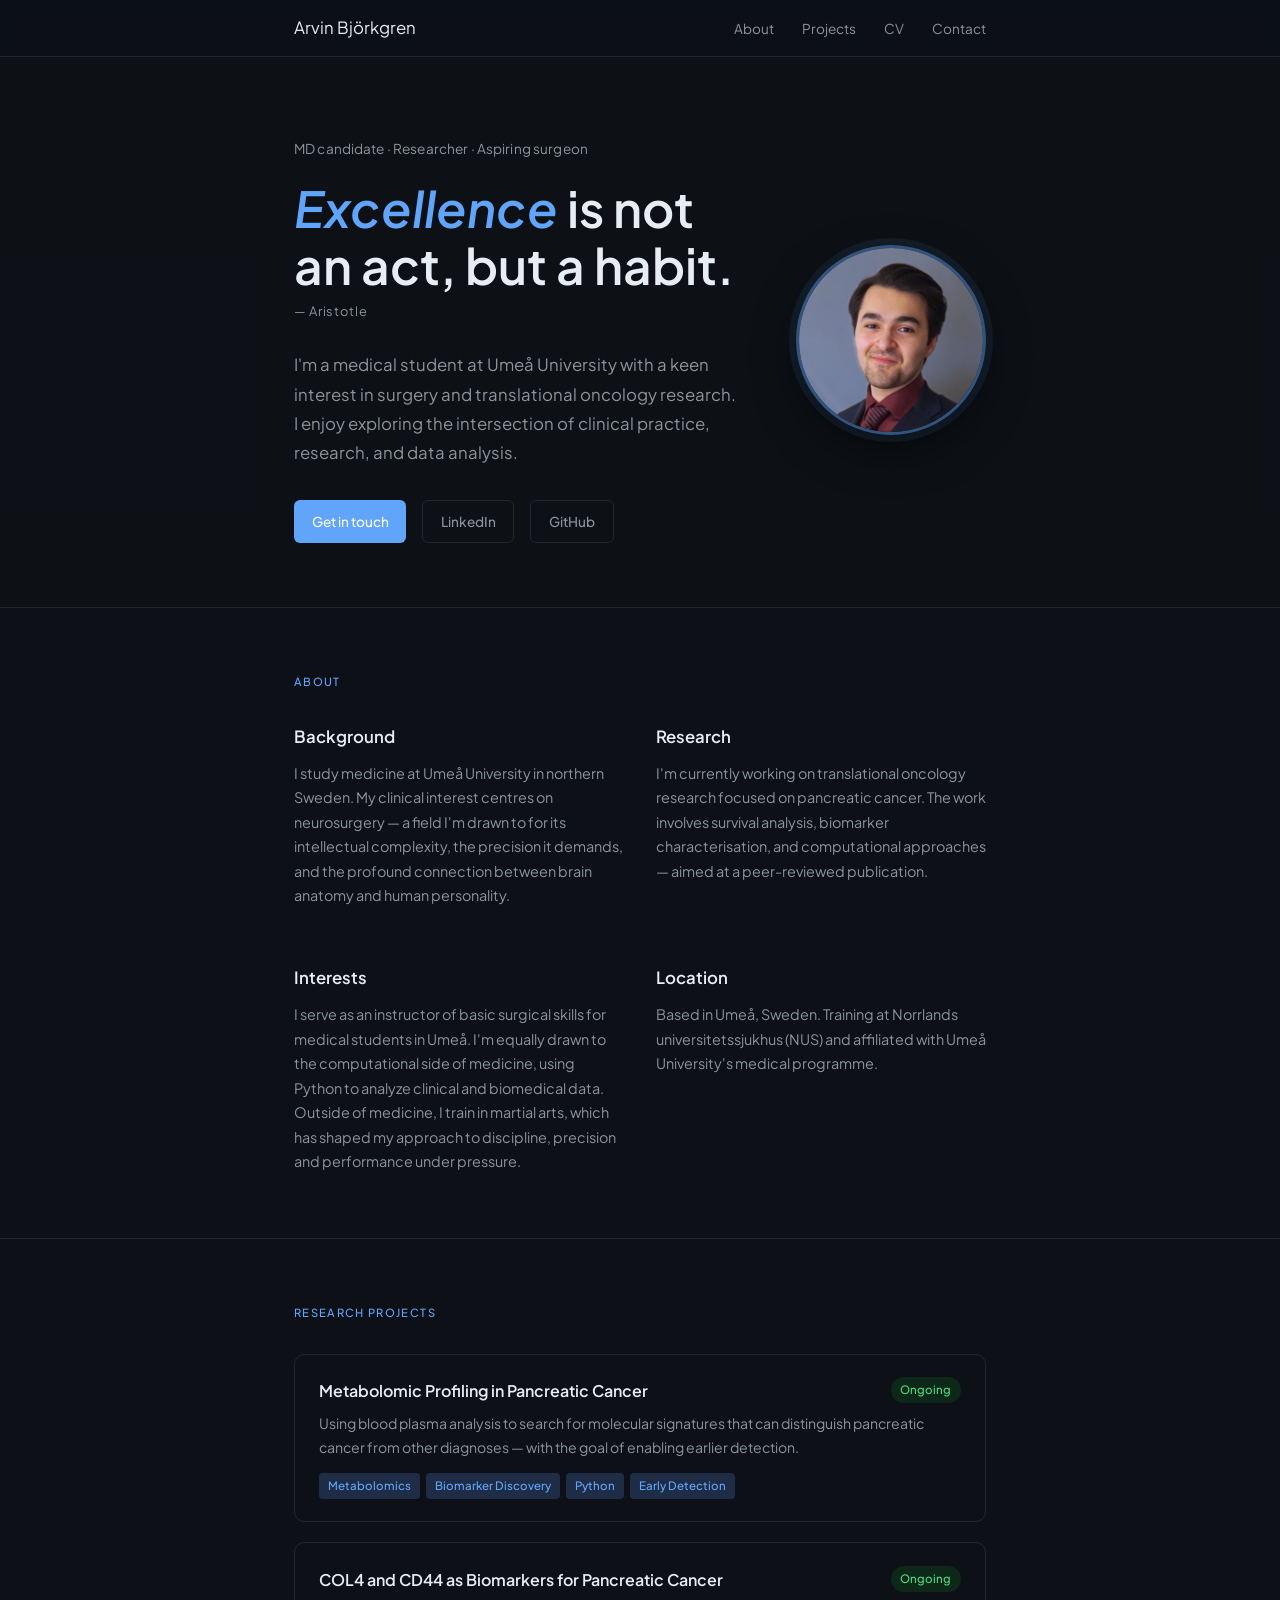
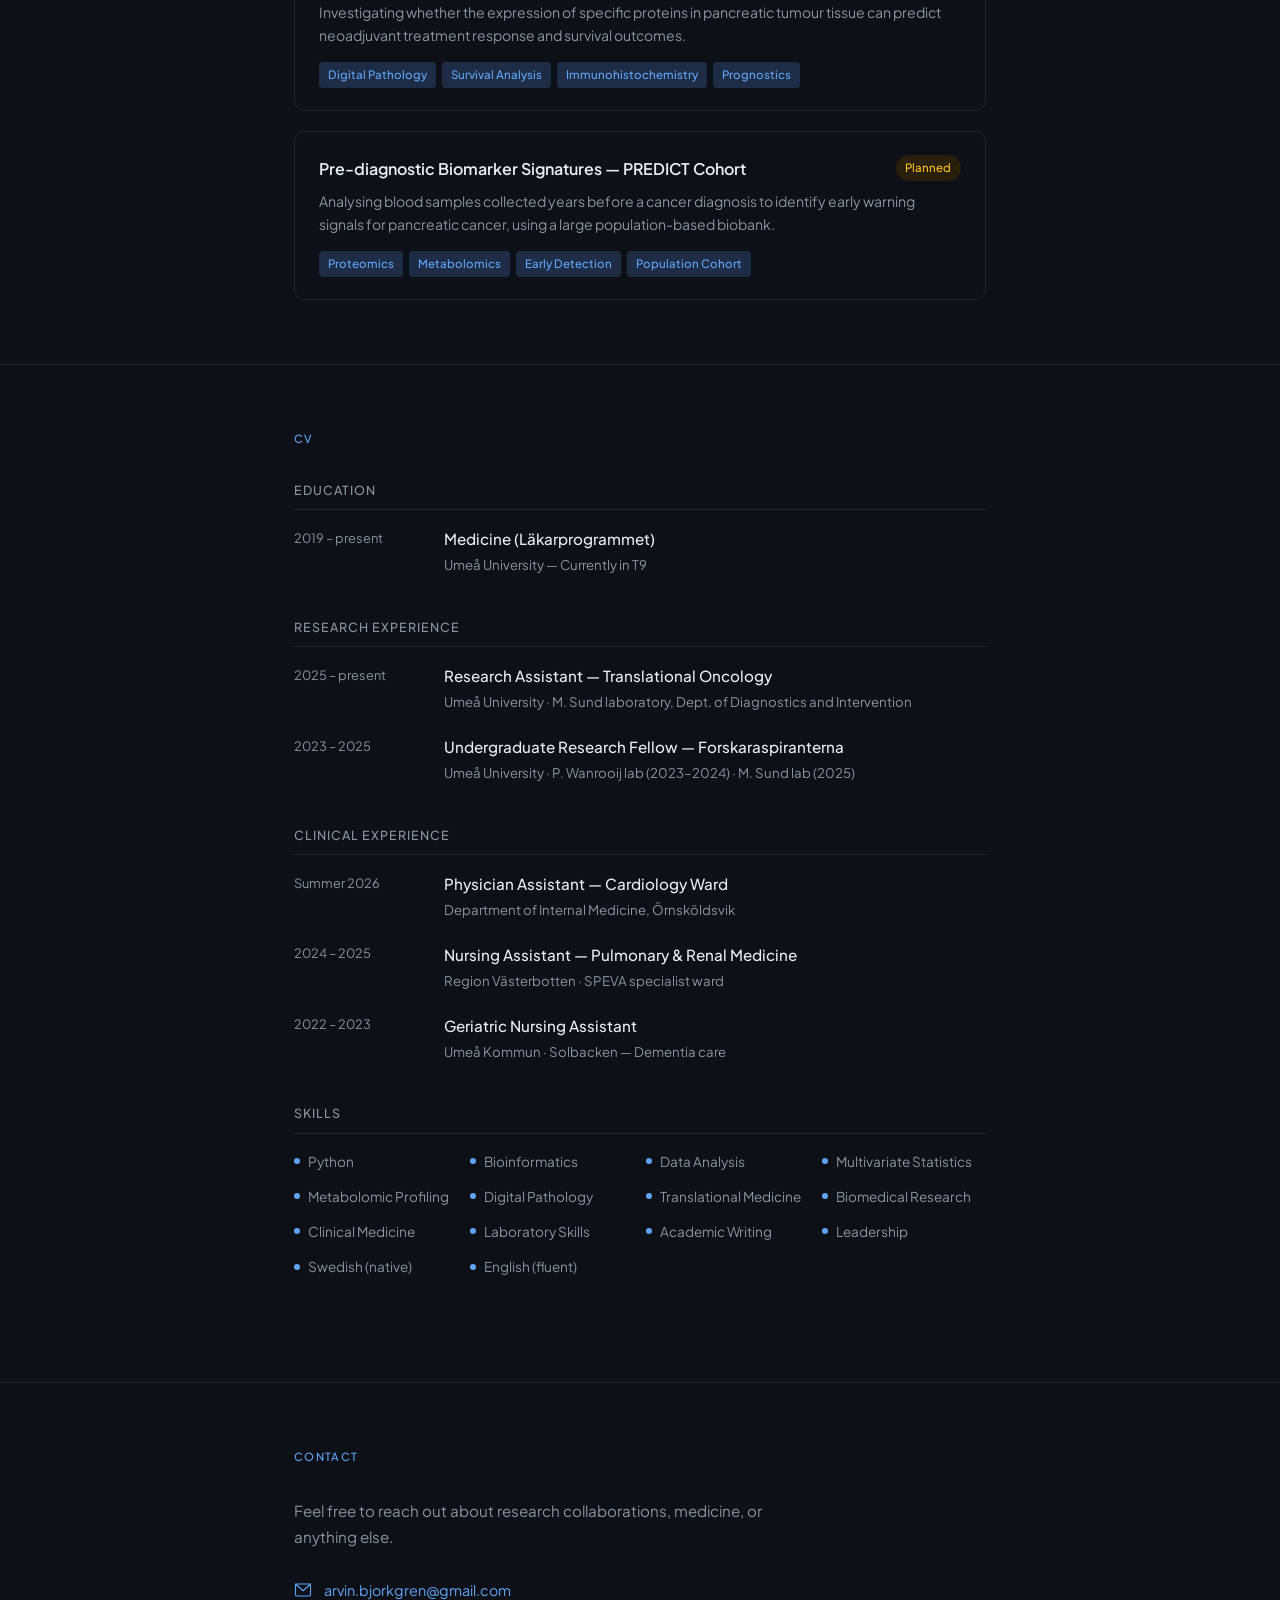
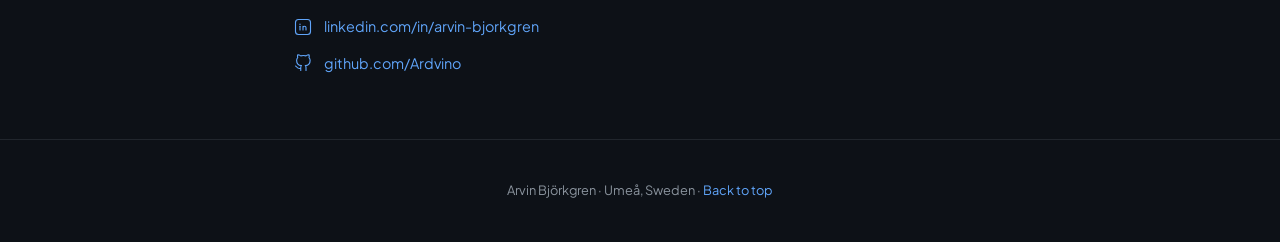
==== commit e6f075be: "Added new project: COL4 and CD44 as predictive and prognostic biomarkers for PDAC." ====
--- a/index.html
+++ b/index.html
@@ -130,12 +130,12 @@
       <!-- PROJECT 3 -->
       <a href="survival.html" class="project-card">
         <div class="project-header">
-          <span class="project-title">Tumour Markers and Survival After Chemotherapy</span>
+          <span class="project-title">COL4 and CD44 as Biomarkers for Pancreatic Cancer</span>
           <span class="project-status status-ongoing">Ongoing</span>
         </div>
         <p class="project-desc">
           Investigating whether the expression of specific proteins in pancreatic tumour tissue
-          can predict survival in patients who received chemotherapy before surgery.
+          can predict neoadjuvant treatment response and survival outcomes.
         </p>
         <div class="project-tags">
           <span class="tag">Digital Pathology</span>
--- a/css/style.css
+++ b/css/style.css
@@ -428,13 +428,13 @@
 }
 
 /* ============================================================
-   DASHBOARD (stat cards, plot placeholder, results table)
+   RESULTS  (stat cards, plot/table placeholders, cohort tabs)
    ============================================================ */
 .stats-grid {
   display: grid;
   grid-template-columns: repeat(auto-fit, minmax(150px, 1fr));
   gap: 1rem;
-  margin-top: 1.5rem;
+  margin: 1.5rem 0;
 }
 
 .stat-card {
@@ -442,6 +442,7 @@
   border: 1px solid var(--border);
   border-radius: 10px;
   padding: 1.1rem 1.25rem;
+  text-align: center;
 }
 
 .stat-value {
@@ -462,15 +463,20 @@
   flex-direction: column;
   align-items: center;
   justify-content: center;
-  gap: 0.5rem;
-  min-height: 320px;
+  gap: 0.4rem;
+  min-height: 260px;
   background: var(--white);
   border: 1px dashed var(--border);
   border-radius: 10px;
-  padding: 2rem;
+  padding: 1.5rem;
   text-align: center;
   color: var(--text-muted);
   font-size: 0.85rem;
+}
+
+.plot-placeholder.plot-placeholder-sm {
+  min-height: 160px;
+  font-size: 0.78rem;
 }
 
 .plot-placeholder strong {
@@ -478,12 +484,23 @@
   font-family: var(--font);
   font-weight: 600;
   font-size: 0.95rem;
+}
+
+.plot-placeholder.plot-placeholder-sm strong {
+  font-size: 0.85rem;
+}
+
+.plot-row {
+  display: grid;
+  grid-template-columns: repeat(auto-fit, minmax(180px, 1fr));
+  gap: 1rem;
+  margin-top: 1rem;
 }
 
 .results-table {
   width: 100%;
   border-collapse: collapse;
-  margin-top: 1.5rem;
+  margin-top: 1rem;
   font-size: 0.85rem;
 }
 
@@ -510,6 +527,99 @@
   color: var(--text-muted);
 }
 
+.cohort-subheading {
+  font-family: var(--font);
+  font-weight: 600;
+  font-size: 1.02rem;
+  color: var(--text);
+  margin: 2rem 0 0.25rem;
+}
+
+.cohort-caption {
+  font-size: 0.85rem;
+  color: var(--text-muted);
+  max-width: 640px;
+}
+
+/* CSS-only tabs: hidden radio inputs + labels using the sibling combinator,
+   so switching tabs needs no JavaScript, matching the rest of the site. */
+.tabs input[type="radio"] {
+  position: absolute;
+  opacity: 0;
+  pointer-events: none;
+}
+
+/* Biomarker selector: pill buttons, independent of the cohort tabs below.
+   Which of the 6 (biomarker x cohort) panels shows is a compound check on
+   both radio groups — see the panel-visibility rules at the bottom. */
+.bm-nav {
+  display: flex;
+  gap: 0.5rem;
+  margin-bottom: 1.25rem;
+}
+
+.bm-nav label {
+  cursor: pointer;
+  padding: 0.4rem 0.9rem;
+  font-size: 0.82rem;
+  font-weight: 500;
+  color: var(--text-muted);
+  border: 1px solid var(--border);
+  border-radius: 20px;
+}
+
+.bm-nav label:hover {
+  color: var(--text);
+}
+
+#bm-vff:checked ~ .bm-nav label[for="bm-vff"],
+#bm-col4:checked ~ .bm-nav label[for="bm-col4"],
+#bm-sff:checked ~ .bm-nav label[for="bm-sff"] {
+  color: var(--accent);
+  border-color: var(--accent);
+  background: var(--accent-light);
+}
+
+.tabs-nav {
+  display: flex;
+  gap: 0.5rem;
+  border-bottom: 1px solid var(--border);
+  margin-bottom: 1.5rem;
+}
+
+.tabs-nav label {
+  cursor: pointer;
+  padding: 0.65rem 1rem;
+  font-size: 0.85rem;
+  font-weight: 500;
+  color: var(--text-muted);
+  border-bottom: 2px solid transparent;
+  margin-bottom: -1px;
+}
+
+.tabs-nav label:hover {
+  color: var(--text);
+}
+
+.tab-panel {
+  display: none;
+}
+
+#tab-neo:checked ~ .tabs-nav label[for="tab-neo"],
+#tab-upfront:checked ~ .tabs-nav label[for="tab-upfront"] {
+  color: var(--accent);
+  border-bottom-color: var(--accent);
+}
+
+#bm-vff:checked ~ #tab-neo:checked ~ .tab-content #panel-vff-neo,
+#bm-vff:checked ~ #tab-upfront:checked ~ .tab-content #panel-vff-upfront,
+#bm-col4:checked ~ #tab-neo:checked ~ .tab-content #panel-col4-neo,
+#bm-col4:checked ~ #tab-upfront:checked ~ .tab-content #panel-col4-upfront,
+#bm-sff:checked ~ #tab-neo:checked ~ .tab-content #panel-sff-neo,
+#bm-sff:checked ~ #tab-upfront:checked ~ .tab-content #panel-sff-upfront {
+  display: block;
+}
+
 /* ============================================================
    FOOTER
    ============================================================ */
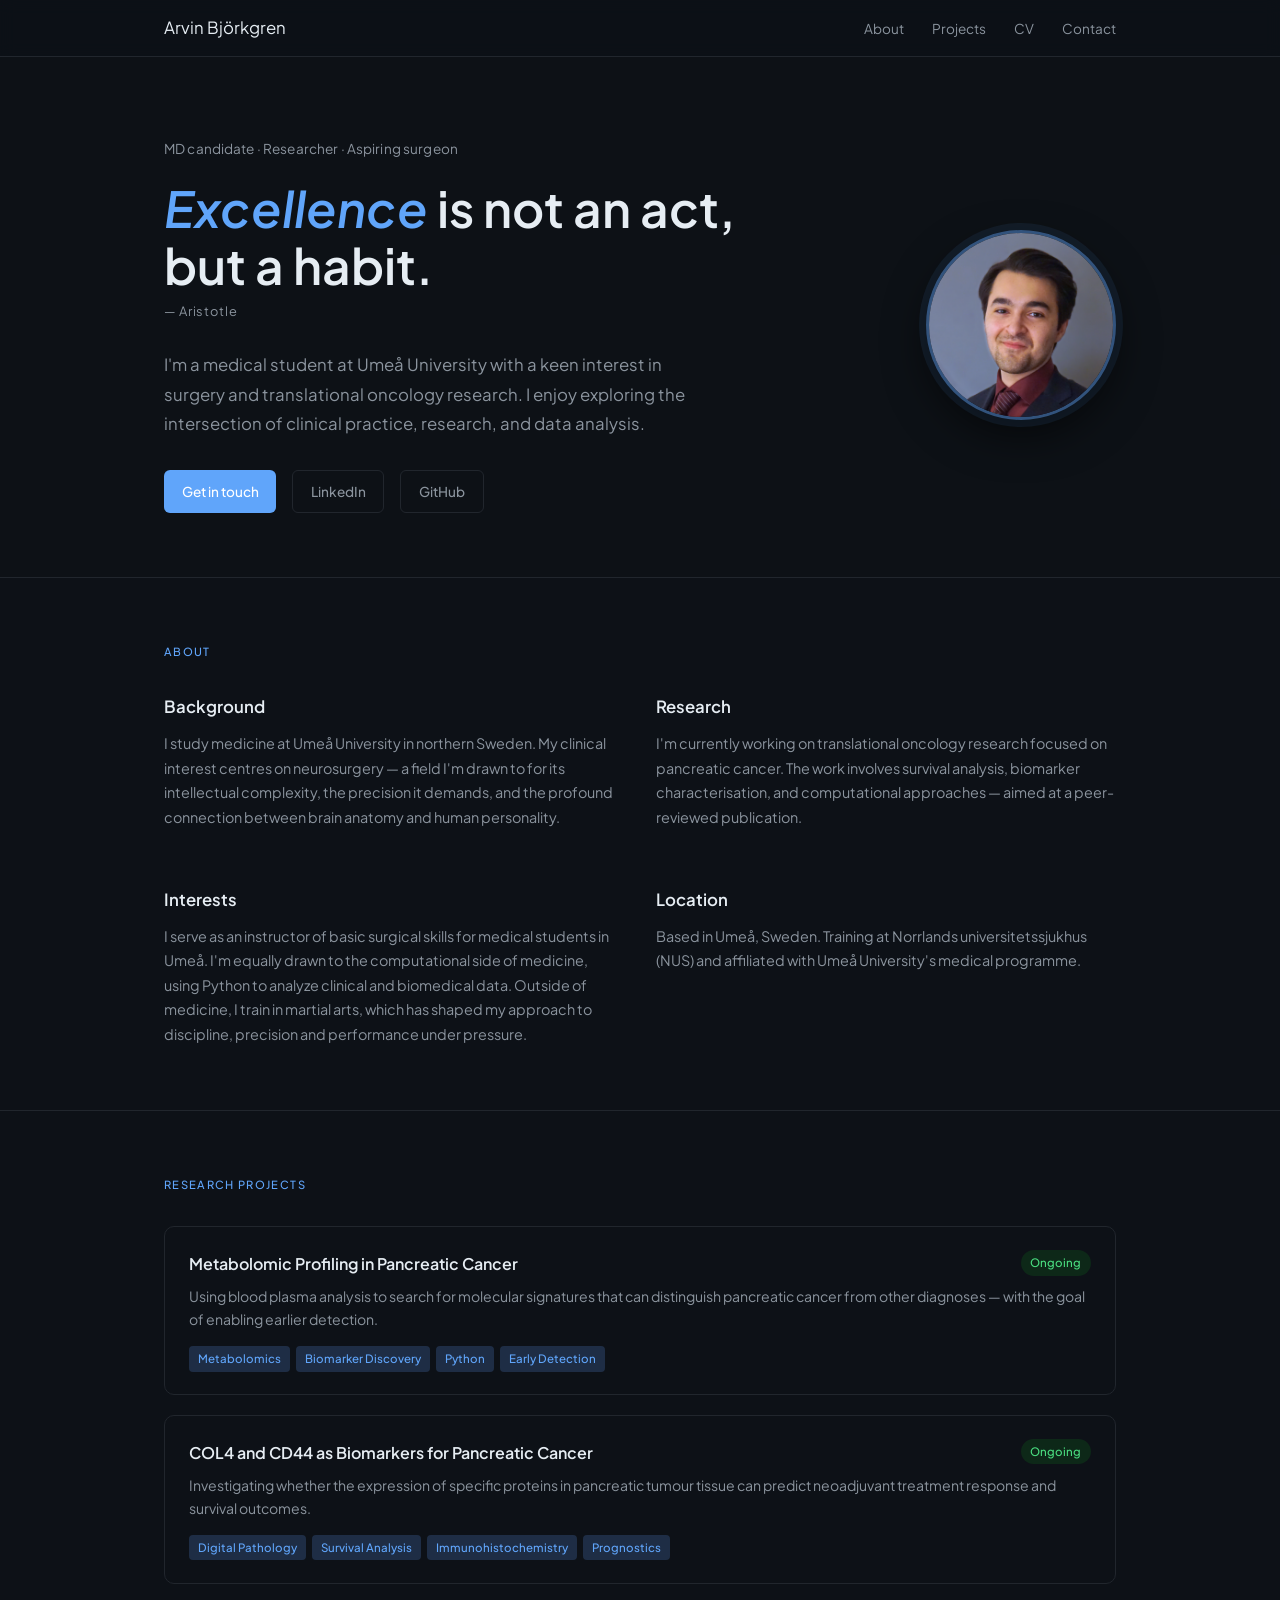
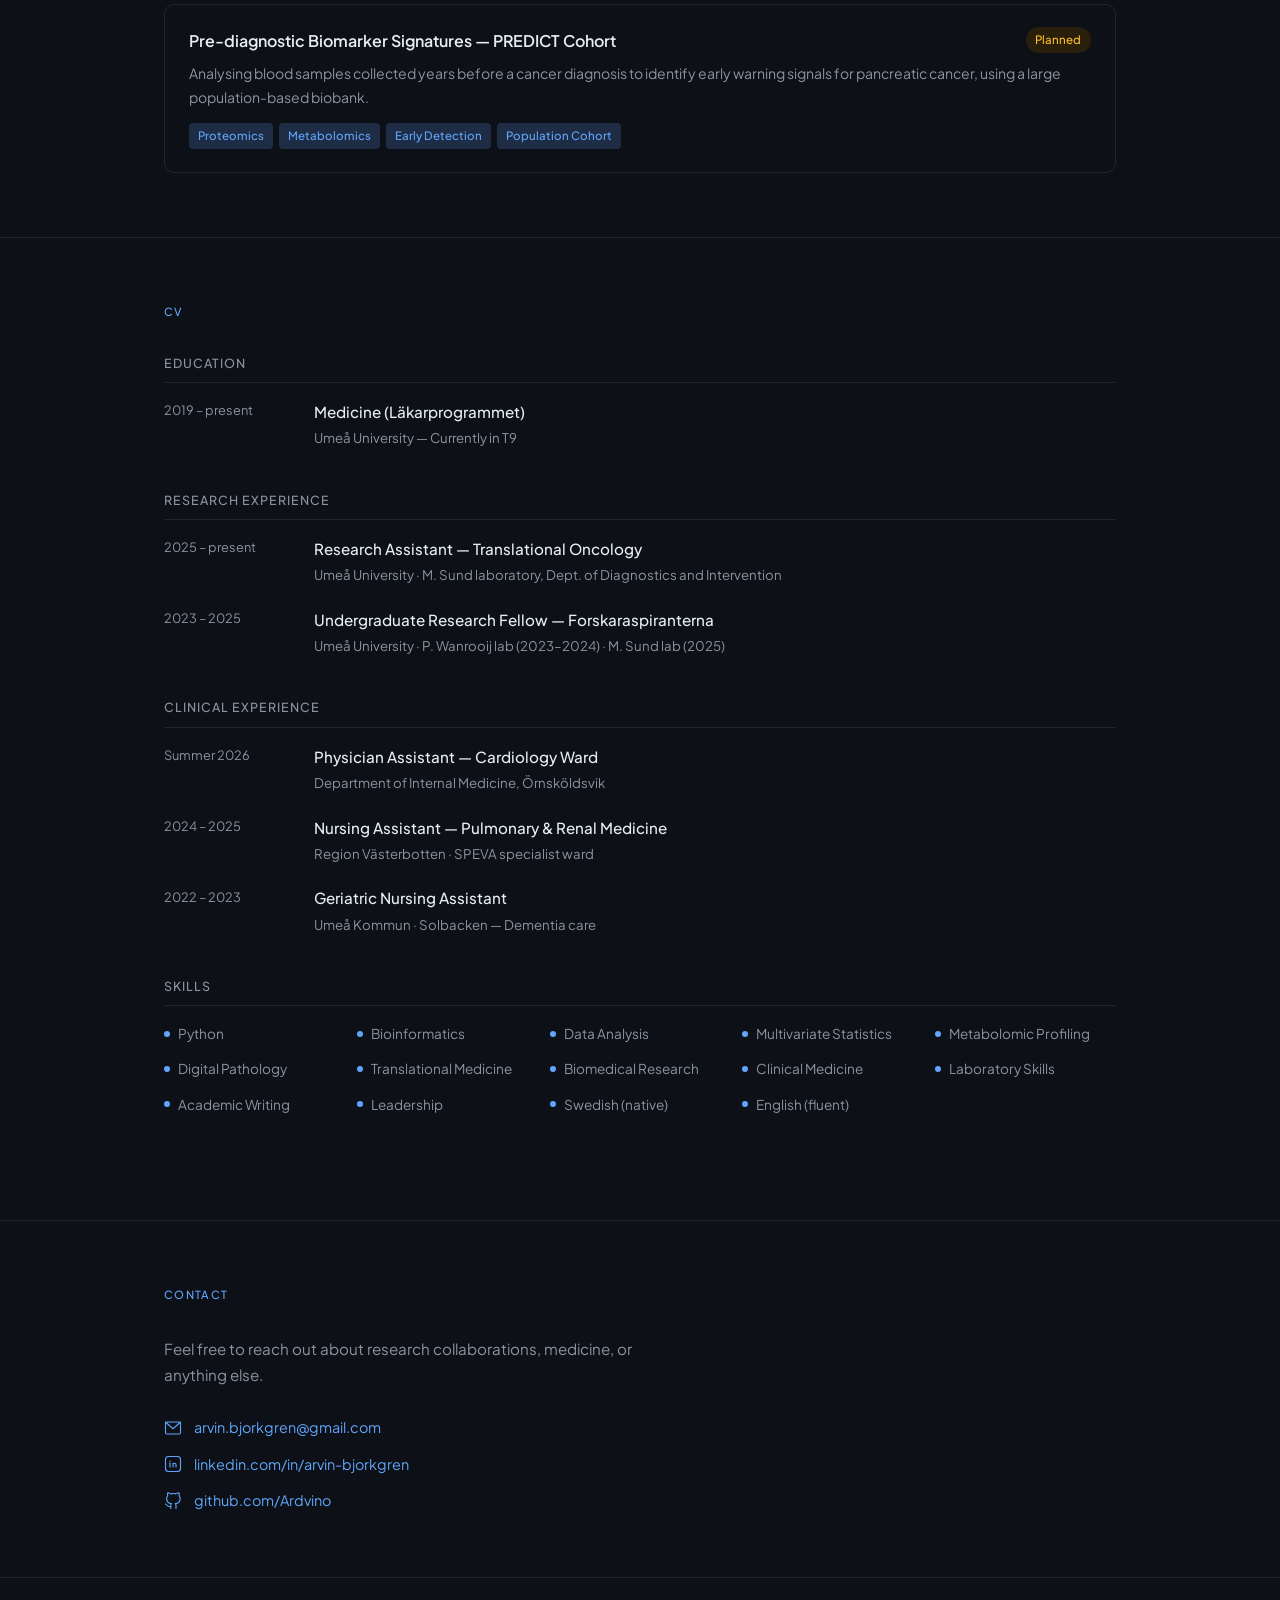
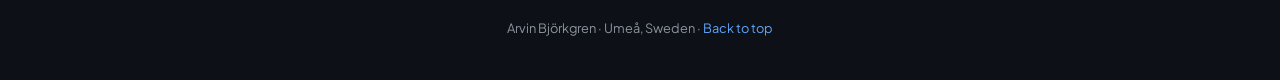
==== commit 3618b20d: "Nicer formatting of the hero text" ====
--- a/index.html
+++ b/index.html
@@ -34,7 +34,7 @@
     <div class="hero-inner">
       <div class="hero-text">
         <p class="hero-eyebrow">MD candidate · Researcher · Aspiring surgeon</p>
-        <h1><em>Excellence</em> is not an act, but a habit.</h1>
+        <h1><em>Excellence</em> is not an act,<br /> but a habit.</h1>
         <p class="hero-attr">— Aristotle</p>
         <p class="hero-bio"> 
           I'm a medical student at Umeå University with a keen interest in
--- a/css/style.css
+++ b/css/style.css
@@ -12,7 +12,7 @@
   --bg:           #0d1117;
   --white:        #161b22;   /* card background */
   --font:         'Plus Jakarta Sans', system-ui, sans-serif;
-  --max-w:        740px;
+  --max-w:        1000px;      /* max width of content */
 }
 
 /* ============================================================
@@ -497,6 +497,24 @@
   margin-top: 1rem;
 }
 
+.plot-figure {
+  background: var(--white);
+  border: 1px solid var(--border);
+  border-radius: 10px;
+  padding: 1.25rem;
+}
+
+.plot-figure img {
+  width: 100%;
+  height: auto;
+  display: block;
+}
+
+.results-table td.sig {
+  color: var(--accent);
+  font-weight: 600;
+}
+
 .results-table {
   width: 100%;
   border-collapse: collapse;
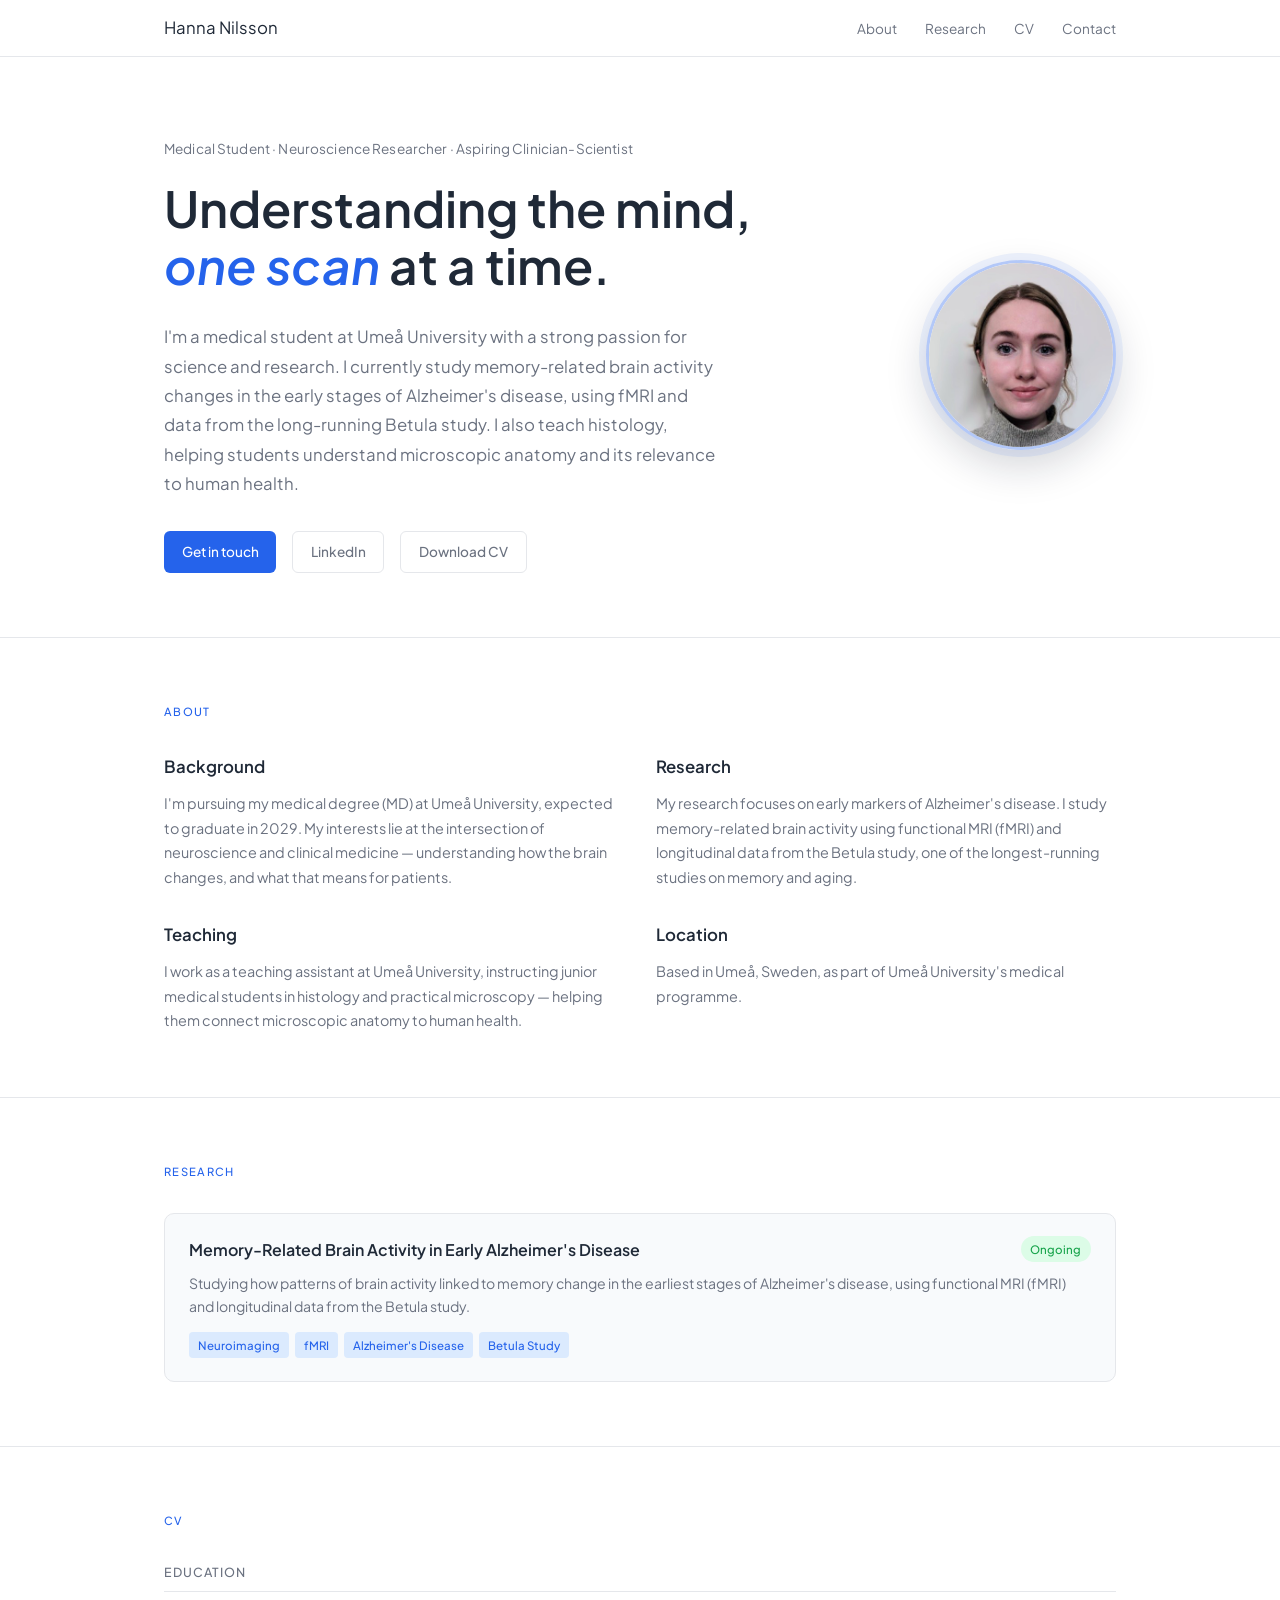
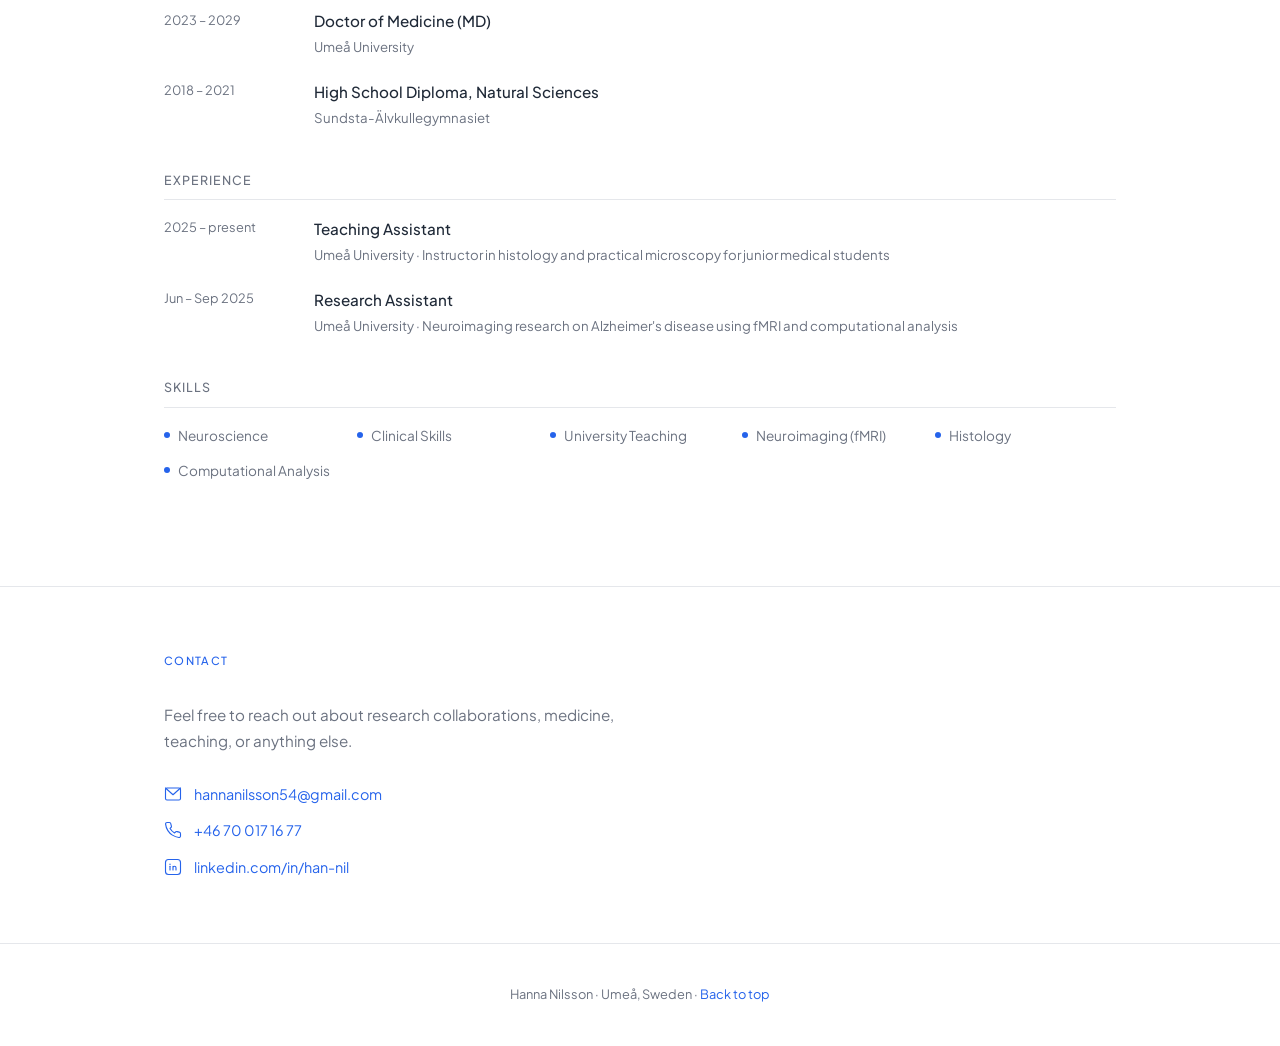
==== commit ed28b571: "Rework portfolio for Hanna, light mode theme Replace Arvin's dark-mode oncology portfolio content wi" ====
--- a/index.html
+++ b/index.html
@@ -3,7 +3,7 @@
 <head>
   <meta charset="UTF-8" />
   <meta name="viewport" content="width=device-width, initial-scale=1.0" />
-  <title>Arvin Björkgren</title>
+  <title>Hanna Nilsson</title>
   <link rel="preconnect" href="https://fonts.googleapis.com" />
   <link rel="preconnect" href="https://fonts.gstatic.com" crossorigin />
   <link href="https://fonts.googleapis.com/css2?family=Plus+Jakarta+Sans:ital,wght@0,300;0,400;0,500;0,600;1,400&display=swap" rel="stylesheet" />
@@ -16,10 +16,10 @@
      ============================================================ -->
 <nav>
   <div class="nav-inner">
-    <span class="nav-name">Arvin Björkgren</span>
+    <span class="nav-name">Hanna Nilsson</span>
     <ul class="nav-links">
       <li><a href="#about">About</a></li>
-      <li><a href="#projects">Projects</a></li>
+      <li><a href="#projects">Research</a></li>
       <li><a href="#cv">CV</a></li>
       <li><a href="#contact">Contact</a></li>
     </ul>
@@ -33,23 +33,22 @@
   <div class="container">
     <div class="hero-inner">
       <div class="hero-text">
-        <p class="hero-eyebrow">MD candidate · Researcher · Aspiring surgeon</p>
-        <h1><em>Excellence</em> is not an act,<br /> but a habit.</h1>
-        <p class="hero-attr">— Aristotle</p>
-        <p class="hero-bio"> 
-          I'm a medical student at Umeå University with a keen interest in
-          surgery and translational oncology research. I enjoy exploring
-          the intersection of clinical practice, research, and data analysis.
-
-        </p>
+        <p class="hero-eyebrow">Medical Student · Neuroscience Researcher · Aspiring Clinician-Scientist</p>
+        <h1>Understanding the mind,<br /> <em>one scan</em> at a time.</h1>
+        <p class="hero-bio">
+          I'm a medical student at Umeå University with a strong passion for science and
+          research. I currently study memory-related brain activity changes in the early
+          stages of Alzheimer's disease, using fMRI and data from the long-running Betula
+          study. I also teach histology, helping students understand microscopic anatomy
+          and its relevance to human health.
         </p>
         <div class="hero-links">
           <a class="btn btn-primary" href="#contact">Get in touch</a>
-          <a class="btn btn-secondary" href="https://www.linkedin.com/in/arvin-bjorkgren/" target="_blank" rel="noopener">LinkedIn</a>
-          <a class="btn btn-secondary" href="https://github.com/Ardvino" target="_blank" rel="noopener">GitHub</a>
-        </div>
-      </div>
-      <img src="media/profile.png" alt="Arvin Björkgren" class="profile-img" />
+          <a class="btn btn-secondary" href="https://www.linkedin.com/in/han-nil" target="_blank" rel="noopener">LinkedIn</a>
+          <a class="btn btn-secondary" href="documentation/resume.pdf" target="_blank" rel="noopener">Download CV</a>
+        </div>
+      </div>
+      <img src="media/profile.jpg" alt="Hanna Nilsson" class="profile-img" />
     </div>
   </div>
 </section>
@@ -64,35 +63,31 @@
       <div class="about-block">
         <h3>Background</h3>
         <p>
-          I study medicine at Umeå University in northern Sweden. My clinical
-          interest centres on neurosurgery — a field I'm drawn to for its
-          intellectual complexity, the precision it demands, and the profound
-          connection between brain anatomy and human personality. <br><br>
-       
+          I'm pursuing my medical degree (MD) at Umeå University, expected to graduate
+          in 2029. My interests lie at the intersection of neuroscience and clinical
+          medicine — understanding how the brain changes, and what that means for patients.
         </p>
       </div>
       <div class="about-block">
         <h3>Research</h3>
         <p>
-          I'm currently working on translational oncology research focused on
-          pancreatic cancer. The work involves survival analysis, biomarker
-          characterisation, and computational approaches — aimed at a peer-reviewed
-          publication.
-        </p>
-      </div>
-      <div class="about-block">
-        <h3>Interests</h3>
-        <p>
-          I serve as an instructor of basic surgical skills for medical students in Umeå.
-          I'm equally drawn to the computational side of medicine, using Python to analyze clinical and biomedical data.
-          Outside of medicine, I train in martial arts, which has shaped my approach to discipline, precision and performance under pressure.
+          My research focuses on early markers of Alzheimer's disease. I study
+          memory-related brain activity using functional MRI (fMRI) and longitudinal
+          data from the Betula study, one of the longest-running studies on memory and aging.
+        </p>
+      </div>
+      <div class="about-block">
+        <h3>Teaching</h3>
+        <p>
+          I work as a teaching assistant at Umeå University, instructing junior medical
+          students in histology and practical microscopy — helping them connect
+          microscopic anatomy to human health.
         </p>
       </div>
       <div class="about-block">
         <h3>Location</h3>
         <p>
-          Based in Umeå, Sweden. Training at Norrlands universitetssjukhus (NUS)
-          and affiliated with Umeå University's medical programme.
+          Based in Umeå, Sweden, as part of Umeå University's medical programme.
         </p>
       </div>
     </div>
@@ -106,60 +101,25 @@
      ============================================================ -->
 <section id="projects">
   <div class="container">
-    <p class="section-label">Research projects</p>
+    <p class="section-label">Research</p>
     <div class="projects-list">
 
       <!-- PROJECT 1 -->
       <div class="project-card">
         <div class="project-header">
-          <span class="project-title">Metabolomic Profiling in Pancreatic Cancer</span>
+          <span class="project-title">Memory-Related Brain Activity in Early Alzheimer's Disease</span>
           <span class="project-status status-ongoing">Ongoing</span>
         </div>
         <p class="project-desc">
-          Using blood plasma analysis to search for molecular signatures that can distinguish
-          pancreatic cancer from other diagnoses — with the goal of enabling earlier detection.
+          Studying how patterns of brain activity linked to memory change in the earliest
+          stages of Alzheimer's disease, using functional MRI (fMRI) and longitudinal data
+          from the Betula study.
         </p>
         <div class="project-tags">
-          <span class="tag">Metabolomics</span>
-          <span class="tag">Biomarker Discovery</span>
-          <span class="tag">Python</span>
-          <span class="tag">Early Detection</span>
-        </div>
-      </div>
-
-      <!-- PROJECT 3 -->
-      <a href="survival.html" class="project-card">
-        <div class="project-header">
-          <span class="project-title">COL4 and CD44 as Biomarkers for Pancreatic Cancer</span>
-          <span class="project-status status-ongoing">Ongoing</span>
-        </div>
-        <p class="project-desc">
-          Investigating whether the expression of specific proteins in pancreatic tumour tissue
-          can predict neoadjuvant treatment response and survival outcomes.
-        </p>
-        <div class="project-tags">
-          <span class="tag">Digital Pathology</span>
-          <span class="tag">Survival Analysis</span>
-          <span class="tag">Immunohistochemistry</span>
-          <span class="tag">Prognostics</span>
-        </div>
-      </a>
-
-      <!-- PROJECT 2 -->
-      <div class="project-card">
-        <div class="project-header">
-          <span class="project-title">Pre-diagnostic Biomarker Signatures — PREDICT Cohort</span>
-          <span class="project-status status-planned">Planned</span>
-        </div>
-        <p class="project-desc">
-          Analysing blood samples collected years before a cancer diagnosis to identify
-          early warning signals for pancreatic cancer, using a large population-based biobank.
-        </p>
-        <div class="project-tags">
-          <span class="tag">Proteomics</span>
-          <span class="tag">Metabolomics</span>
-          <span class="tag">Early Detection</span>
-          <span class="tag">Population Cohort</span>
+          <span class="tag">Neuroimaging</span>
+          <span class="tag">fMRI</span>
+          <span class="tag">Alzheimer's Disease</span>
+          <span class="tag">Betula Study</span>
         </div>
       </div>
 
@@ -179,63 +139,40 @@
       <p class="cv-section-title">Education</p>
 
       <div class="cv-entry">
-        <span class="cv-year">2019 – present</span>
-        <div>
-          <p class="cv-title">Medicine (Läkarprogrammet)</p>
-          <p class="cv-subtitle">Umeå University — Currently in T9</p>
-        </div>
-      </div>
-
-      <!-- Add more education entries here -->
-    </div>
-
-    <!-- RESEARCH -->
+        <span class="cv-year">2023 – 2029</span>
+        <div>
+          <p class="cv-title">Doctor of Medicine (MD)</p>
+          <p class="cv-subtitle">Umeå University</p>
+        </div>
+      </div>
+
+      <div class="cv-entry">
+        <span class="cv-year">2018 – 2021</span>
+        <div>
+          <p class="cv-title">High School Diploma, Natural Sciences</p>
+          <p class="cv-subtitle">Sundsta-Älvkullegymnasiet</p>
+        </div>
+      </div>
+
+    </div>
+
+    <!-- EXPERIENCE -->
     <div class="cv-section">
-      <p class="cv-section-title">Research experience</p>
+      <p class="cv-section-title">Experience</p>
 
       <div class="cv-entry">
         <span class="cv-year">2025 – present</span>
         <div>
-          <p class="cv-title">Research Assistant — Translational Oncology</p>
-          <p class="cv-subtitle">Umeå University · M. Sund laboratory, Dept. of Diagnostics and Intervention</p>
-        </div>
-      </div>
-
-      <div class="cv-entry">
-        <span class="cv-year">2023 – 2025</span>
-        <div>
-          <p class="cv-title">Undergraduate Research Fellow — Forskaraspiranterna</p>
-          <p class="cv-subtitle">Umeå University · P. Wanrooij lab (2023–2024) · M. Sund lab (2025)</p>
-        </div>
-      </div>
-
-    </div>
-
-    <!-- CLINICAL -->
-    <div class="cv-section">
-      <p class="cv-section-title">Clinical experience</p>
-
-      <div class="cv-entry">
-        <span class="cv-year">Summer 2026</span>
-        <div>
-          <p class="cv-title">Physician Assistant — Cardiology Ward</p>
-          <p class="cv-subtitle">Department of Internal Medicine, Örnsköldsvik</p>
-        </div>
-      </div>
-
-      <div class="cv-entry">
-        <span class="cv-year">2024 – 2025</span>
-        <div>
-          <p class="cv-title">Nursing Assistant — Pulmonary & Renal Medicine</p>
-          <p class="cv-subtitle">Region Västerbotten · SPEVA specialist ward</p>
-        </div>
-      </div>
-
-      <div class="cv-entry">
-        <span class="cv-year">2022 – 2023</span>
-        <div>
-          <p class="cv-title">Geriatric Nursing Assistant</p>
-          <p class="cv-subtitle">Umeå Kommun · Solbacken — Dementia care</p>
+          <p class="cv-title">Teaching Assistant</p>
+          <p class="cv-subtitle">Umeå University · Instructor in histology and practical microscopy for junior medical students</p>
+        </div>
+      </div>
+
+      <div class="cv-entry">
+        <span class="cv-year">Jun – Sep 2025</span>
+        <div>
+          <p class="cv-title">Research Assistant</p>
+          <p class="cv-subtitle">Umeå University · Neuroimaging research on Alzheimer's disease using fMRI and computational analysis</p>
         </div>
       </div>
 
@@ -245,20 +182,12 @@
     <div class="cv-section">
       <p class="cv-section-title">Skills</p>
       <div class="skills-grid">
-        <span class="skill-item"><span class="skill-dot"></span>Python</span>
-        <span class="skill-item"><span class="skill-dot"></span>Bioinformatics</span>
-        <span class="skill-item"><span class="skill-dot"></span>Data Analysis</span>
-        <span class="skill-item"><span class="skill-dot"></span>Multivariate Statistics</span>
-        <span class="skill-item"><span class="skill-dot"></span>Metabolomic Profiling</span>
-        <span class="skill-item"><span class="skill-dot"></span>Digital Pathology</span>
-        <span class="skill-item"><span class="skill-dot"></span>Translational Medicine</span>
-        <span class="skill-item"><span class="skill-dot"></span>Biomedical Research</span>
-        <span class="skill-item"><span class="skill-dot"></span>Clinical Medicine</span>
-        <span class="skill-item"><span class="skill-dot"></span>Laboratory Skills</span>
-        <span class="skill-item"><span class="skill-dot"></span>Academic Writing</span>
-        <span class="skill-item"><span class="skill-dot"></span>Leadership</span>
-        <span class="skill-item"><span class="skill-dot"></span>Swedish (native)</span>
-        <span class="skill-item"><span class="skill-dot"></span>English (fluent)</span>
+        <span class="skill-item"><span class="skill-dot"></span>Neuroscience</span>
+        <span class="skill-item"><span class="skill-dot"></span>Clinical Skills</span>
+        <span class="skill-item"><span class="skill-dot"></span>University Teaching</span>
+        <span class="skill-item"><span class="skill-dot"></span>Neuroimaging (fMRI)</span>
+        <span class="skill-item"><span class="skill-dot"></span>Histology</span>
+        <span class="skill-item"><span class="skill-dot"></span>Computational Analysis</span>
       </div>
     </div>
 
@@ -272,18 +201,26 @@
   <div class="container">
     <p class="section-label">Contact</p>
     <p style="font-size:0.95rem; color:var(--text-muted); margin-bottom:1.75rem; max-width:480px;">
-      Feel free to reach out about research collaborations, medicine,
+      Feel free to reach out about research collaborations, medicine, teaching,
       or anything else.
     </p>
     <div class="contact-links">
 
-      <!-- EMAIL — replace with your actual address -->
+      <!-- EMAIL -->
       <div class="contact-row">
         <svg viewBox="0 0 24 24" fill="none" stroke-width="1.5" stroke-linecap="round" stroke-linejoin="round">
           <rect x="2" y="4" width="20" height="16" rx="2"/>
           <polyline points="2,4 12,13 22,4"/>
         </svg>
-        <a href="mailto:arvin.bjorkgren@gmail.com">arvin.bjorkgren@gmail.com</a>
+        <a href="mailto:hannanilsson54@gmail.com">hannanilsson54@gmail.com</a>
+      </div>
+
+      <!-- PHONE -->
+      <div class="contact-row">
+        <svg viewBox="0 0 24 24" fill="none" stroke-width="1.5" stroke-linecap="round" stroke-linejoin="round">
+          <path d="M22 16.92v3a2 2 0 0 1-2.18 2 19.79 19.79 0 0 1-8.63-3.07 19.5 19.5 0 0 1-6-6 19.79 19.79 0 0 1-3.07-8.67A2 2 0 0 1 4.11 2h3a2 2 0 0 1 2 1.72c.127.96.361 1.903.7 2.81a2 2 0 0 1-.45 2.11L8.09 9.91a16 16 0 0 0 6 6l1.27-1.27a2 2 0 0 1 2.11-.45c.907.339 1.85.573 2.81.7A2 2 0 0 1 22 16.92z"/>
+        </svg>
+        <a href="tel:+46700171677">+46 70 017 16 77</a>
       </div>
 
       <!-- LINKEDIN -->
@@ -294,15 +231,7 @@
           <line x1="8" y1="8" x2="8" y2="8.5"/>
           <path d="M12 16v-5m4 5v-3a2 2 0 0 0-4 0"/>
         </svg>
-        <a href="https://www.linkedin.com/in/arvin-bjorkgren/" target="_blank" rel="noopener">linkedin.com/in/arvin-bjorkgren</a>
-      </div>
-
-      <!-- GITHUB -->
-      <div class="contact-row">
-        <svg viewBox="0 0 24 24" fill="none" stroke-width="1.5" stroke-linecap="round" stroke-linejoin="round">
-          <path d="M9 19c-5 1.5-5-2.5-7-3m14 6v-3.87a3.37 3.37 0 0 0-.94-2.61c3.14-.35 6.44-1.54 6.44-7A5.44 5.44 0 0 0 20 4.77a5.07 5.07 0 0 0-.09-3.77S18.73.65 16 2.48a13.38 13.38 0 0 0-7 0C6.27.65 5.09 1 5.09 1A5.07 5.07 0 0 0 5 4.77 5.44 5.44 0 0 0 3.5 8.55c0 5.42 3.3 6.61 6.44 7A3.37 3.37 0 0 0 9 18.13V22"/>
-        </svg>
-        <a href="https://github.com/Ardvino" target="_blank" rel="noopener">github.com/Ardvino</a>
+        <a href="https://www.linkedin.com/in/han-nil" target="_blank" rel="noopener">linkedin.com/in/han-nil</a>
       </div>
 
     </div>
@@ -310,7 +239,7 @@
 </section>
 
 <footer>
-  <p>Arvin Björkgren · Umeå, Sweden · <a href="#top">Back to top</a></p>
+  <p>Hanna Nilsson · Umeå, Sweden · <a href="#top">Back to top</a></p>
 </footer>
 
 </body>
--- a/css/style.css
+++ b/css/style.css
@@ -4,13 +4,13 @@
 
 /* Colors & fonts — change these to restyle the whole site */
 :root {
-  --accent:       #60a5fa;   /* cool blue */
-  --accent-light: #1e2d45;   /* dark blue tint */
-  --text:         #e6edf3;
-  --text-muted:   #8b949e;
-  --border:       #21262d;
-  --bg:           #0d1117;
-  --white:        #161b22;   /* card background */
+  --accent:       #2563eb;   /* blue highlight */
+  --accent-light: #dbeafe;   /* light blue tint */
+  --text:         #1f2937;
+  --text-muted:   #6b7280;
+  --border:       #e5e7eb;
+  --bg:           #ffffff;
+  --white:        #f8fafc;   /* card background */
   --font:         'Plus Jakarta Sans', system-ui, sans-serif;
   --max-w:        1000px;      /* max width of content */
 }
@@ -64,7 +64,7 @@
 nav {
   position: sticky;
   top: 0;
-  background: rgba(13, 17, 23, 0.92);
+  background: rgba(255, 255, 255, 0.92);
   backdrop-filter: blur(8px);
   border-bottom: 1px solid var(--border);
   z-index: 100;
@@ -120,7 +120,7 @@
   content: '';
   position: absolute;
   inset: 0;
-  background: rgba(13, 17, 23, 0.78);
+  background: rgba(255, 255, 255, 0.85);
 }
 
 .hero .container {
@@ -141,10 +141,10 @@
   border-radius: 50%;
   object-fit: cover;
   flex-shrink: 0;
-  border: 3px solid rgba(96, 165, 250, 0.45);
+  border: 3px solid rgba(37, 99, 235, 0.35);
   box-shadow:
-    0 0 0 7px rgba(96, 165, 250, 0.08),
-    0 16px 40px rgba(0, 0, 0, 0.55);
+    0 0 0 7px rgba(37, 99, 235, 0.08),
+    0 16px 40px rgba(15, 23, 42, 0.18);
 }
 
 @media (max-width: 560px) {
@@ -166,20 +166,12 @@
   font-weight: 600;
   line-height: 1.15;
   color: var(--text);
-  margin-bottom: 0.4rem;
+  margin-bottom: 1.75rem;
 }
 
 .hero h1 em {
   font-style: italic;
   color: var(--accent);
-}
-
-.hero-attr {
-  font-size: 0.8rem;
-  font-weight: 400;
-  color: var(--text-muted);
-  letter-spacing: 0.07em;
-  margin-bottom: 1.75rem;
 }
 
 .hero-bio {
@@ -213,7 +205,7 @@
   background: var(--accent);
   color: #fff;
 }
-.btn-primary:hover { background: #3b82f6; text-decoration: none; color: #fff; }
+.btn-primary:hover { background: #1d4ed8; text-decoration: none; color: #fff; }
 
 .btn-secondary {
   background: transparent;
@@ -257,7 +249,7 @@
 }
 
 .project-card {
-  background: var(--bg);
+  background: var(--white);
   border: 1px solid var(--border);
   border-radius: 10px;
   padding: 1.4rem 1.5rem;
@@ -272,7 +264,7 @@
 
 .project-card:hover {
   border-color: var(--accent);
-  box-shadow: 0 2px 12px rgba(96, 165, 250, 0.1);
+  box-shadow: 0 2px 12px rgba(37, 99, 235, 0.1);
 }
 
 .project-header {
@@ -299,9 +291,9 @@
   flex-shrink: 0;
 }
 
-.status-ongoing  { background: #0d2818; color: #4ade80; }
-.status-complete { background: #1c1c1c; color: #9ca3af; }
-.status-planned  { background: #2a1f0a; color: #fbbf24; }
+.status-ongoing  { background: #dcfce7; color: #16a34a; }
+.status-complete { background: #f3f4f6; color: #6b7280; }
+.status-planned  { background: #fef3c7; color: #b45309; }
 
 .project-desc {
   font-size: 0.88rem;
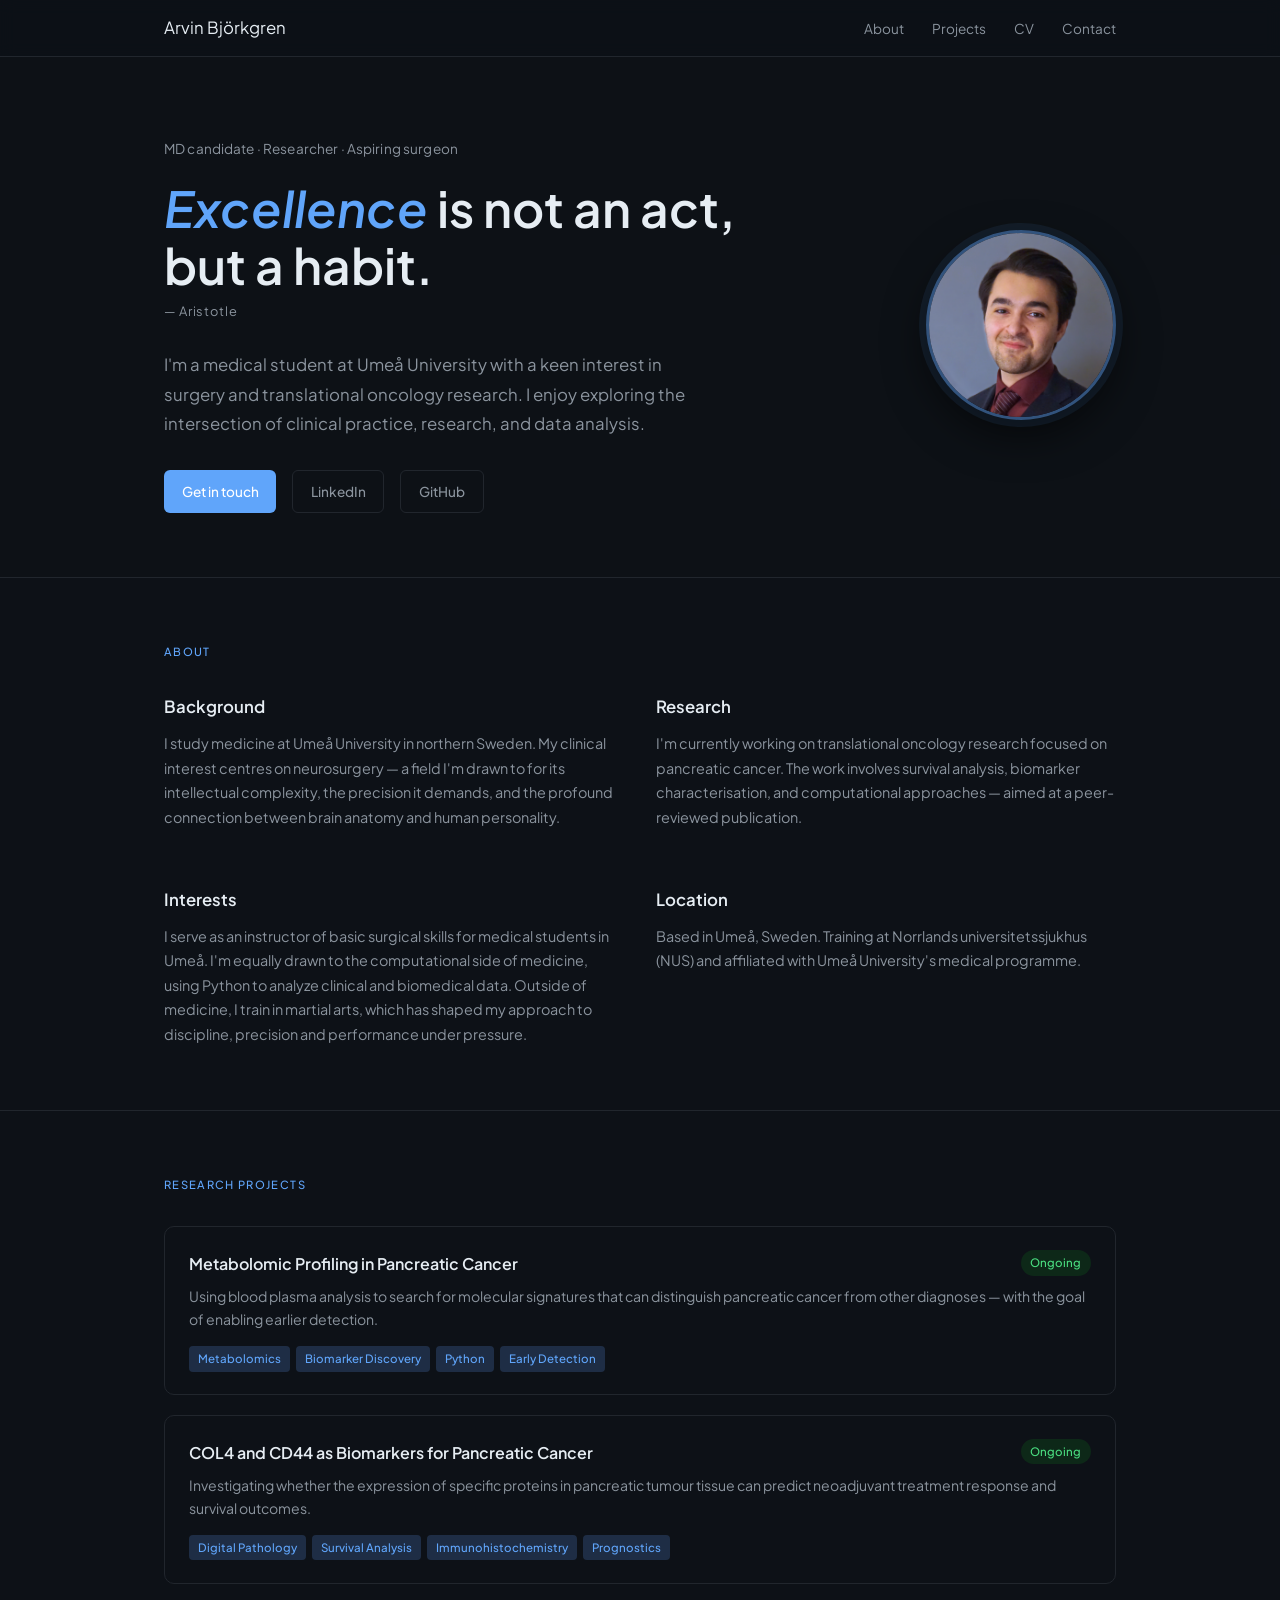
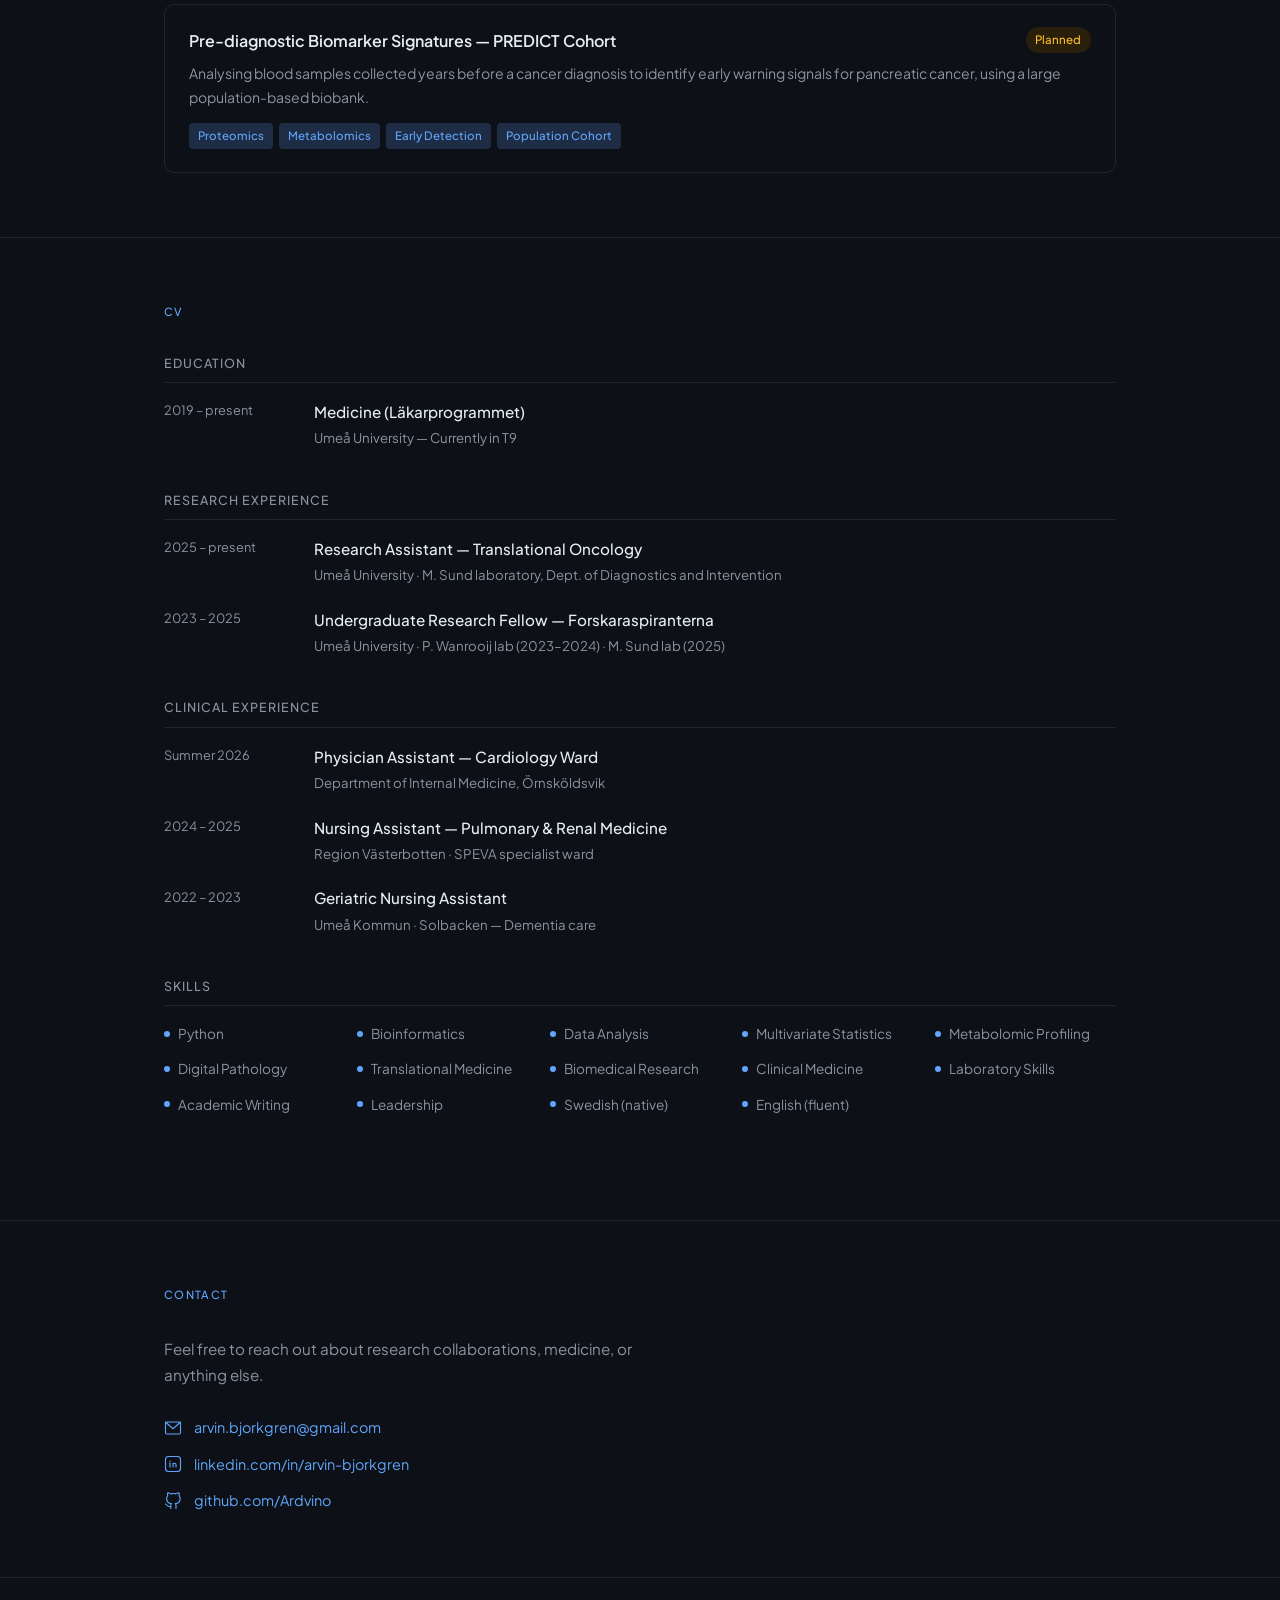
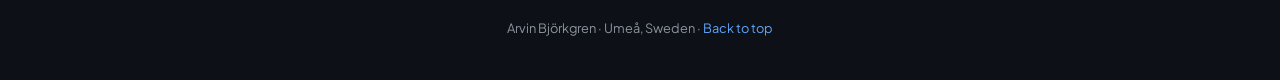
==== commit de49435e: "Revert "Rework portfolio for Hanna, light mode theme" This reverts commit ed28b57193bad049f109063ea6" ====
--- a/index.html
+++ b/index.html
@@ -3,7 +3,7 @@
 <head>
   <meta charset="UTF-8" />
   <meta name="viewport" content="width=device-width, initial-scale=1.0" />
-  <title>Hanna Nilsson</title>
+  <title>Arvin Björkgren</title>
   <link rel="preconnect" href="https://fonts.googleapis.com" />
   <link rel="preconnect" href="https://fonts.gstatic.com" crossorigin />
   <link href="https://fonts.googleapis.com/css2?family=Plus+Jakarta+Sans:ital,wght@0,300;0,400;0,500;0,600;1,400&display=swap" rel="stylesheet" />
@@ -16,10 +16,10 @@
      ============================================================ -->
 <nav>
   <div class="nav-inner">
-    <span class="nav-name">Hanna Nilsson</span>
+    <span class="nav-name">Arvin Björkgren</span>
     <ul class="nav-links">
       <li><a href="#about">About</a></li>
-      <li><a href="#projects">Research</a></li>
+      <li><a href="#projects">Projects</a></li>
       <li><a href="#cv">CV</a></li>
       <li><a href="#contact">Contact</a></li>
     </ul>
@@ -33,22 +33,23 @@
   <div class="container">
     <div class="hero-inner">
       <div class="hero-text">
-        <p class="hero-eyebrow">Medical Student · Neuroscience Researcher · Aspiring Clinician-Scientist</p>
-        <h1>Understanding the mind,<br /> <em>one scan</em> at a time.</h1>
-        <p class="hero-bio">
-          I'm a medical student at Umeå University with a strong passion for science and
-          research. I currently study memory-related brain activity changes in the early
-          stages of Alzheimer's disease, using fMRI and data from the long-running Betula
-          study. I also teach histology, helping students understand microscopic anatomy
-          and its relevance to human health.
+        <p class="hero-eyebrow">MD candidate · Researcher · Aspiring surgeon</p>
+        <h1><em>Excellence</em> is not an act,<br /> but a habit.</h1>
+        <p class="hero-attr">— Aristotle</p>
+        <p class="hero-bio"> 
+          I'm a medical student at Umeå University with a keen interest in
+          surgery and translational oncology research. I enjoy exploring
+          the intersection of clinical practice, research, and data analysis.
+
+        </p>
         </p>
         <div class="hero-links">
           <a class="btn btn-primary" href="#contact">Get in touch</a>
-          <a class="btn btn-secondary" href="https://www.linkedin.com/in/han-nil" target="_blank" rel="noopener">LinkedIn</a>
-          <a class="btn btn-secondary" href="documentation/resume.pdf" target="_blank" rel="noopener">Download CV</a>
-        </div>
-      </div>
-      <img src="media/profile.jpg" alt="Hanna Nilsson" class="profile-img" />
+          <a class="btn btn-secondary" href="https://www.linkedin.com/in/arvin-bjorkgren/" target="_blank" rel="noopener">LinkedIn</a>
+          <a class="btn btn-secondary" href="https://github.com/Ardvino" target="_blank" rel="noopener">GitHub</a>
+        </div>
+      </div>
+      <img src="media/profile.png" alt="Arvin Björkgren" class="profile-img" />
     </div>
   </div>
 </section>
@@ -63,31 +64,35 @@
       <div class="about-block">
         <h3>Background</h3>
         <p>
-          I'm pursuing my medical degree (MD) at Umeå University, expected to graduate
-          in 2029. My interests lie at the intersection of neuroscience and clinical
-          medicine — understanding how the brain changes, and what that means for patients.
+          I study medicine at Umeå University in northern Sweden. My clinical
+          interest centres on neurosurgery — a field I'm drawn to for its
+          intellectual complexity, the precision it demands, and the profound
+          connection between brain anatomy and human personality. <br><br>
+       
         </p>
       </div>
       <div class="about-block">
         <h3>Research</h3>
         <p>
-          My research focuses on early markers of Alzheimer's disease. I study
-          memory-related brain activity using functional MRI (fMRI) and longitudinal
-          data from the Betula study, one of the longest-running studies on memory and aging.
+          I'm currently working on translational oncology research focused on
+          pancreatic cancer. The work involves survival analysis, biomarker
+          characterisation, and computational approaches — aimed at a peer-reviewed
+          publication.
         </p>
       </div>
       <div class="about-block">
-        <h3>Teaching</h3>
+        <h3>Interests</h3>
         <p>
-          I work as a teaching assistant at Umeå University, instructing junior medical
-          students in histology and practical microscopy — helping them connect
-          microscopic anatomy to human health.
+          I serve as an instructor of basic surgical skills for medical students in Umeå.
+          I'm equally drawn to the computational side of medicine, using Python to analyze clinical and biomedical data.
+          Outside of medicine, I train in martial arts, which has shaped my approach to discipline, precision and performance under pressure.
         </p>
       </div>
       <div class="about-block">
         <h3>Location</h3>
         <p>
-          Based in Umeå, Sweden, as part of Umeå University's medical programme.
+          Based in Umeå, Sweden. Training at Norrlands universitetssjukhus (NUS)
+          and affiliated with Umeå University's medical programme.
         </p>
       </div>
     </div>
@@ -101,25 +106,60 @@
      ============================================================ -->
 <section id="projects">
   <div class="container">
-    <p class="section-label">Research</p>
+    <p class="section-label">Research projects</p>
     <div class="projects-list">
 
       <!-- PROJECT 1 -->
       <div class="project-card">
         <div class="project-header">
-          <span class="project-title">Memory-Related Brain Activity in Early Alzheimer's Disease</span>
+          <span class="project-title">Metabolomic Profiling in Pancreatic Cancer</span>
           <span class="project-status status-ongoing">Ongoing</span>
         </div>
         <p class="project-desc">
-          Studying how patterns of brain activity linked to memory change in the earliest
-          stages of Alzheimer's disease, using functional MRI (fMRI) and longitudinal data
-          from the Betula study.
+          Using blood plasma analysis to search for molecular signatures that can distinguish
+          pancreatic cancer from other diagnoses — with the goal of enabling earlier detection.
         </p>
         <div class="project-tags">
-          <span class="tag">Neuroimaging</span>
-          <span class="tag">fMRI</span>
-          <span class="tag">Alzheimer's Disease</span>
-          <span class="tag">Betula Study</span>
+          <span class="tag">Metabolomics</span>
+          <span class="tag">Biomarker Discovery</span>
+          <span class="tag">Python</span>
+          <span class="tag">Early Detection</span>
+        </div>
+      </div>
+
+      <!-- PROJECT 3 -->
+      <a href="survival.html" class="project-card">
+        <div class="project-header">
+          <span class="project-title">COL4 and CD44 as Biomarkers for Pancreatic Cancer</span>
+          <span class="project-status status-ongoing">Ongoing</span>
+        </div>
+        <p class="project-desc">
+          Investigating whether the expression of specific proteins in pancreatic tumour tissue
+          can predict neoadjuvant treatment response and survival outcomes.
+        </p>
+        <div class="project-tags">
+          <span class="tag">Digital Pathology</span>
+          <span class="tag">Survival Analysis</span>
+          <span class="tag">Immunohistochemistry</span>
+          <span class="tag">Prognostics</span>
+        </div>
+      </a>
+
+      <!-- PROJECT 2 -->
+      <div class="project-card">
+        <div class="project-header">
+          <span class="project-title">Pre-diagnostic Biomarker Signatures — PREDICT Cohort</span>
+          <span class="project-status status-planned">Planned</span>
+        </div>
+        <p class="project-desc">
+          Analysing blood samples collected years before a cancer diagnosis to identify
+          early warning signals for pancreatic cancer, using a large population-based biobank.
+        </p>
+        <div class="project-tags">
+          <span class="tag">Proteomics</span>
+          <span class="tag">Metabolomics</span>
+          <span class="tag">Early Detection</span>
+          <span class="tag">Population Cohort</span>
         </div>
       </div>
 
@@ -139,40 +179,63 @@
       <p class="cv-section-title">Education</p>
 
       <div class="cv-entry">
-        <span class="cv-year">2023 – 2029</span>
-        <div>
-          <p class="cv-title">Doctor of Medicine (MD)</p>
-          <p class="cv-subtitle">Umeå University</p>
-        </div>
-      </div>
-
-      <div class="cv-entry">
-        <span class="cv-year">2018 – 2021</span>
-        <div>
-          <p class="cv-title">High School Diploma, Natural Sciences</p>
-          <p class="cv-subtitle">Sundsta-Älvkullegymnasiet</p>
-        </div>
-      </div>
-
-    </div>
-
-    <!-- EXPERIENCE -->
+        <span class="cv-year">2019 – present</span>
+        <div>
+          <p class="cv-title">Medicine (Läkarprogrammet)</p>
+          <p class="cv-subtitle">Umeå University — Currently in T9</p>
+        </div>
+      </div>
+
+      <!-- Add more education entries here -->
+    </div>
+
+    <!-- RESEARCH -->
     <div class="cv-section">
-      <p class="cv-section-title">Experience</p>
+      <p class="cv-section-title">Research experience</p>
 
       <div class="cv-entry">
         <span class="cv-year">2025 – present</span>
         <div>
-          <p class="cv-title">Teaching Assistant</p>
-          <p class="cv-subtitle">Umeå University · Instructor in histology and practical microscopy for junior medical students</p>
-        </div>
-      </div>
-
-      <div class="cv-entry">
-        <span class="cv-year">Jun – Sep 2025</span>
-        <div>
-          <p class="cv-title">Research Assistant</p>
-          <p class="cv-subtitle">Umeå University · Neuroimaging research on Alzheimer's disease using fMRI and computational analysis</p>
+          <p class="cv-title">Research Assistant — Translational Oncology</p>
+          <p class="cv-subtitle">Umeå University · M. Sund laboratory, Dept. of Diagnostics and Intervention</p>
+        </div>
+      </div>
+
+      <div class="cv-entry">
+        <span class="cv-year">2023 – 2025</span>
+        <div>
+          <p class="cv-title">Undergraduate Research Fellow — Forskaraspiranterna</p>
+          <p class="cv-subtitle">Umeå University · P. Wanrooij lab (2023–2024) · M. Sund lab (2025)</p>
+        </div>
+      </div>
+
+    </div>
+
+    <!-- CLINICAL -->
+    <div class="cv-section">
+      <p class="cv-section-title">Clinical experience</p>
+
+      <div class="cv-entry">
+        <span class="cv-year">Summer 2026</span>
+        <div>
+          <p class="cv-title">Physician Assistant — Cardiology Ward</p>
+          <p class="cv-subtitle">Department of Internal Medicine, Örnsköldsvik</p>
+        </div>
+      </div>
+
+      <div class="cv-entry">
+        <span class="cv-year">2024 – 2025</span>
+        <div>
+          <p class="cv-title">Nursing Assistant — Pulmonary & Renal Medicine</p>
+          <p class="cv-subtitle">Region Västerbotten · SPEVA specialist ward</p>
+        </div>
+      </div>
+
+      <div class="cv-entry">
+        <span class="cv-year">2022 – 2023</span>
+        <div>
+          <p class="cv-title">Geriatric Nursing Assistant</p>
+          <p class="cv-subtitle">Umeå Kommun · Solbacken — Dementia care</p>
         </div>
       </div>
 
@@ -182,12 +245,20 @@
     <div class="cv-section">
       <p class="cv-section-title">Skills</p>
       <div class="skills-grid">
-        <span class="skill-item"><span class="skill-dot"></span>Neuroscience</span>
-        <span class="skill-item"><span class="skill-dot"></span>Clinical Skills</span>
-        <span class="skill-item"><span class="skill-dot"></span>University Teaching</span>
-        <span class="skill-item"><span class="skill-dot"></span>Neuroimaging (fMRI)</span>
-        <span class="skill-item"><span class="skill-dot"></span>Histology</span>
-        <span class="skill-item"><span class="skill-dot"></span>Computational Analysis</span>
+        <span class="skill-item"><span class="skill-dot"></span>Python</span>
+        <span class="skill-item"><span class="skill-dot"></span>Bioinformatics</span>
+        <span class="skill-item"><span class="skill-dot"></span>Data Analysis</span>
+        <span class="skill-item"><span class="skill-dot"></span>Multivariate Statistics</span>
+        <span class="skill-item"><span class="skill-dot"></span>Metabolomic Profiling</span>
+        <span class="skill-item"><span class="skill-dot"></span>Digital Pathology</span>
+        <span class="skill-item"><span class="skill-dot"></span>Translational Medicine</span>
+        <span class="skill-item"><span class="skill-dot"></span>Biomedical Research</span>
+        <span class="skill-item"><span class="skill-dot"></span>Clinical Medicine</span>
+        <span class="skill-item"><span class="skill-dot"></span>Laboratory Skills</span>
+        <span class="skill-item"><span class="skill-dot"></span>Academic Writing</span>
+        <span class="skill-item"><span class="skill-dot"></span>Leadership</span>
+        <span class="skill-item"><span class="skill-dot"></span>Swedish (native)</span>
+        <span class="skill-item"><span class="skill-dot"></span>English (fluent)</span>
       </div>
     </div>
 
@@ -201,26 +272,18 @@
   <div class="container">
     <p class="section-label">Contact</p>
     <p style="font-size:0.95rem; color:var(--text-muted); margin-bottom:1.75rem; max-width:480px;">
-      Feel free to reach out about research collaborations, medicine, teaching,
+      Feel free to reach out about research collaborations, medicine,
       or anything else.
     </p>
     <div class="contact-links">
 
-      <!-- EMAIL -->
+      <!-- EMAIL — replace with your actual address -->
       <div class="contact-row">
         <svg viewBox="0 0 24 24" fill="none" stroke-width="1.5" stroke-linecap="round" stroke-linejoin="round">
           <rect x="2" y="4" width="20" height="16" rx="2"/>
           <polyline points="2,4 12,13 22,4"/>
         </svg>
-        <a href="mailto:hannanilsson54@gmail.com">hannanilsson54@gmail.com</a>
-      </div>
-
-      <!-- PHONE -->
-      <div class="contact-row">
-        <svg viewBox="0 0 24 24" fill="none" stroke-width="1.5" stroke-linecap="round" stroke-linejoin="round">
-          <path d="M22 16.92v3a2 2 0 0 1-2.18 2 19.79 19.79 0 0 1-8.63-3.07 19.5 19.5 0 0 1-6-6 19.79 19.79 0 0 1-3.07-8.67A2 2 0 0 1 4.11 2h3a2 2 0 0 1 2 1.72c.127.96.361 1.903.7 2.81a2 2 0 0 1-.45 2.11L8.09 9.91a16 16 0 0 0 6 6l1.27-1.27a2 2 0 0 1 2.11-.45c.907.339 1.85.573 2.81.7A2 2 0 0 1 22 16.92z"/>
-        </svg>
-        <a href="tel:+46700171677">+46 70 017 16 77</a>
+        <a href="mailto:arvin.bjorkgren@gmail.com">arvin.bjorkgren@gmail.com</a>
       </div>
 
       <!-- LINKEDIN -->
@@ -231,7 +294,15 @@
           <line x1="8" y1="8" x2="8" y2="8.5"/>
           <path d="M12 16v-5m4 5v-3a2 2 0 0 0-4 0"/>
         </svg>
-        <a href="https://www.linkedin.com/in/han-nil" target="_blank" rel="noopener">linkedin.com/in/han-nil</a>
+        <a href="https://www.linkedin.com/in/arvin-bjorkgren/" target="_blank" rel="noopener">linkedin.com/in/arvin-bjorkgren</a>
+      </div>
+
+      <!-- GITHUB -->
+      <div class="contact-row">
+        <svg viewBox="0 0 24 24" fill="none" stroke-width="1.5" stroke-linecap="round" stroke-linejoin="round">
+          <path d="M9 19c-5 1.5-5-2.5-7-3m14 6v-3.87a3.37 3.37 0 0 0-.94-2.61c3.14-.35 6.44-1.54 6.44-7A5.44 5.44 0 0 0 20 4.77a5.07 5.07 0 0 0-.09-3.77S18.73.65 16 2.48a13.38 13.38 0 0 0-7 0C6.27.65 5.09 1 5.09 1A5.07 5.07 0 0 0 5 4.77 5.44 5.44 0 0 0 3.5 8.55c0 5.42 3.3 6.61 6.44 7A3.37 3.37 0 0 0 9 18.13V22"/>
+        </svg>
+        <a href="https://github.com/Ardvino" target="_blank" rel="noopener">github.com/Ardvino</a>
       </div>
 
     </div>
@@ -239,7 +310,7 @@
 </section>
 
 <footer>
-  <p>Hanna Nilsson · Umeå, Sweden · <a href="#top">Back to top</a></p>
+  <p>Arvin Björkgren · Umeå, Sweden · <a href="#top">Back to top</a></p>
 </footer>
 
 </body>
--- a/css/style.css
+++ b/css/style.css
@@ -4,13 +4,13 @@
 
 /* Colors & fonts — change these to restyle the whole site */
 :root {
-  --accent:       #2563eb;   /* blue highlight */
-  --accent-light: #dbeafe;   /* light blue tint */
-  --text:         #1f2937;
-  --text-muted:   #6b7280;
-  --border:       #e5e7eb;
-  --bg:           #ffffff;
-  --white:        #f8fafc;   /* card background */
+  --accent:       #60a5fa;   /* cool blue */
+  --accent-light: #1e2d45;   /* dark blue tint */
+  --text:         #e6edf3;
+  --text-muted:   #8b949e;
+  --border:       #21262d;
+  --bg:           #0d1117;
+  --white:        #161b22;   /* card background */
   --font:         'Plus Jakarta Sans', system-ui, sans-serif;
   --max-w:        1000px;      /* max width of content */
 }
@@ -64,7 +64,7 @@
 nav {
   position: sticky;
   top: 0;
-  background: rgba(255, 255, 255, 0.92);
+  background: rgba(13, 17, 23, 0.92);
   backdrop-filter: blur(8px);
   border-bottom: 1px solid var(--border);
   z-index: 100;
@@ -120,7 +120,7 @@
   content: '';
   position: absolute;
   inset: 0;
-  background: rgba(255, 255, 255, 0.85);
+  background: rgba(13, 17, 23, 0.78);
 }
 
 .hero .container {
@@ -141,10 +141,10 @@
   border-radius: 50%;
   object-fit: cover;
   flex-shrink: 0;
-  border: 3px solid rgba(37, 99, 235, 0.35);
+  border: 3px solid rgba(96, 165, 250, 0.45);
   box-shadow:
-    0 0 0 7px rgba(37, 99, 235, 0.08),
-    0 16px 40px rgba(15, 23, 42, 0.18);
+    0 0 0 7px rgba(96, 165, 250, 0.08),
+    0 16px 40px rgba(0, 0, 0, 0.55);
 }
 
 @media (max-width: 560px) {
@@ -166,12 +166,20 @@
   font-weight: 600;
   line-height: 1.15;
   color: var(--text);
-  margin-bottom: 1.75rem;
+  margin-bottom: 0.4rem;
 }
 
 .hero h1 em {
   font-style: italic;
   color: var(--accent);
+}
+
+.hero-attr {
+  font-size: 0.8rem;
+  font-weight: 400;
+  color: var(--text-muted);
+  letter-spacing: 0.07em;
+  margin-bottom: 1.75rem;
 }
 
 .hero-bio {
@@ -205,7 +213,7 @@
   background: var(--accent);
   color: #fff;
 }
-.btn-primary:hover { background: #1d4ed8; text-decoration: none; color: #fff; }
+.btn-primary:hover { background: #3b82f6; text-decoration: none; color: #fff; }
 
 .btn-secondary {
   background: transparent;
@@ -249,7 +257,7 @@
 }
 
 .project-card {
-  background: var(--white);
+  background: var(--bg);
   border: 1px solid var(--border);
   border-radius: 10px;
   padding: 1.4rem 1.5rem;
@@ -264,7 +272,7 @@
 
 .project-card:hover {
   border-color: var(--accent);
-  box-shadow: 0 2px 12px rgba(37, 99, 235, 0.1);
+  box-shadow: 0 2px 12px rgba(96, 165, 250, 0.1);
 }
 
 .project-header {
@@ -291,9 +299,9 @@
   flex-shrink: 0;
 }
 
-.status-ongoing  { background: #dcfce7; color: #16a34a; }
-.status-complete { background: #f3f4f6; color: #6b7280; }
-.status-planned  { background: #fef3c7; color: #b45309; }
+.status-ongoing  { background: #0d2818; color: #4ade80; }
+.status-complete { background: #1c1c1c; color: #9ca3af; }
+.status-planned  { background: #2a1f0a; color: #fbbf24; }
 
 .project-desc {
   font-size: 0.88rem;
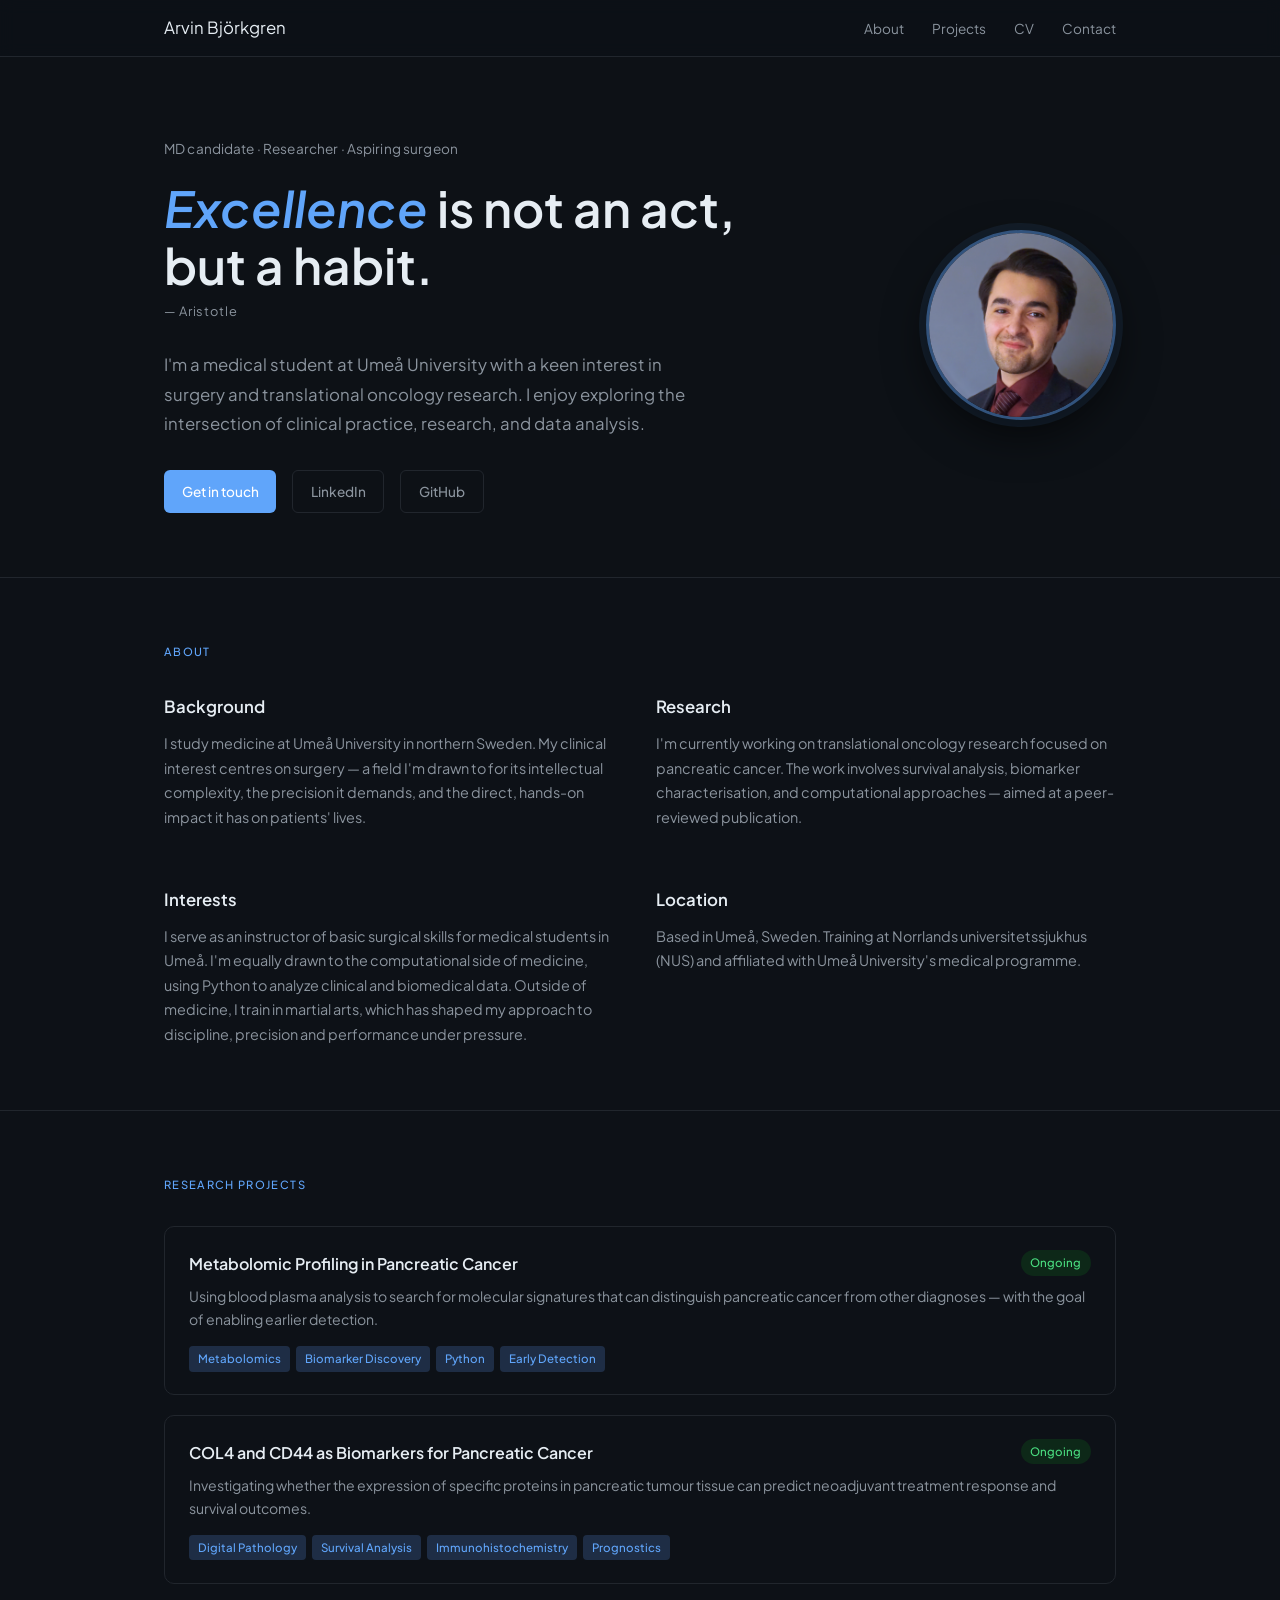
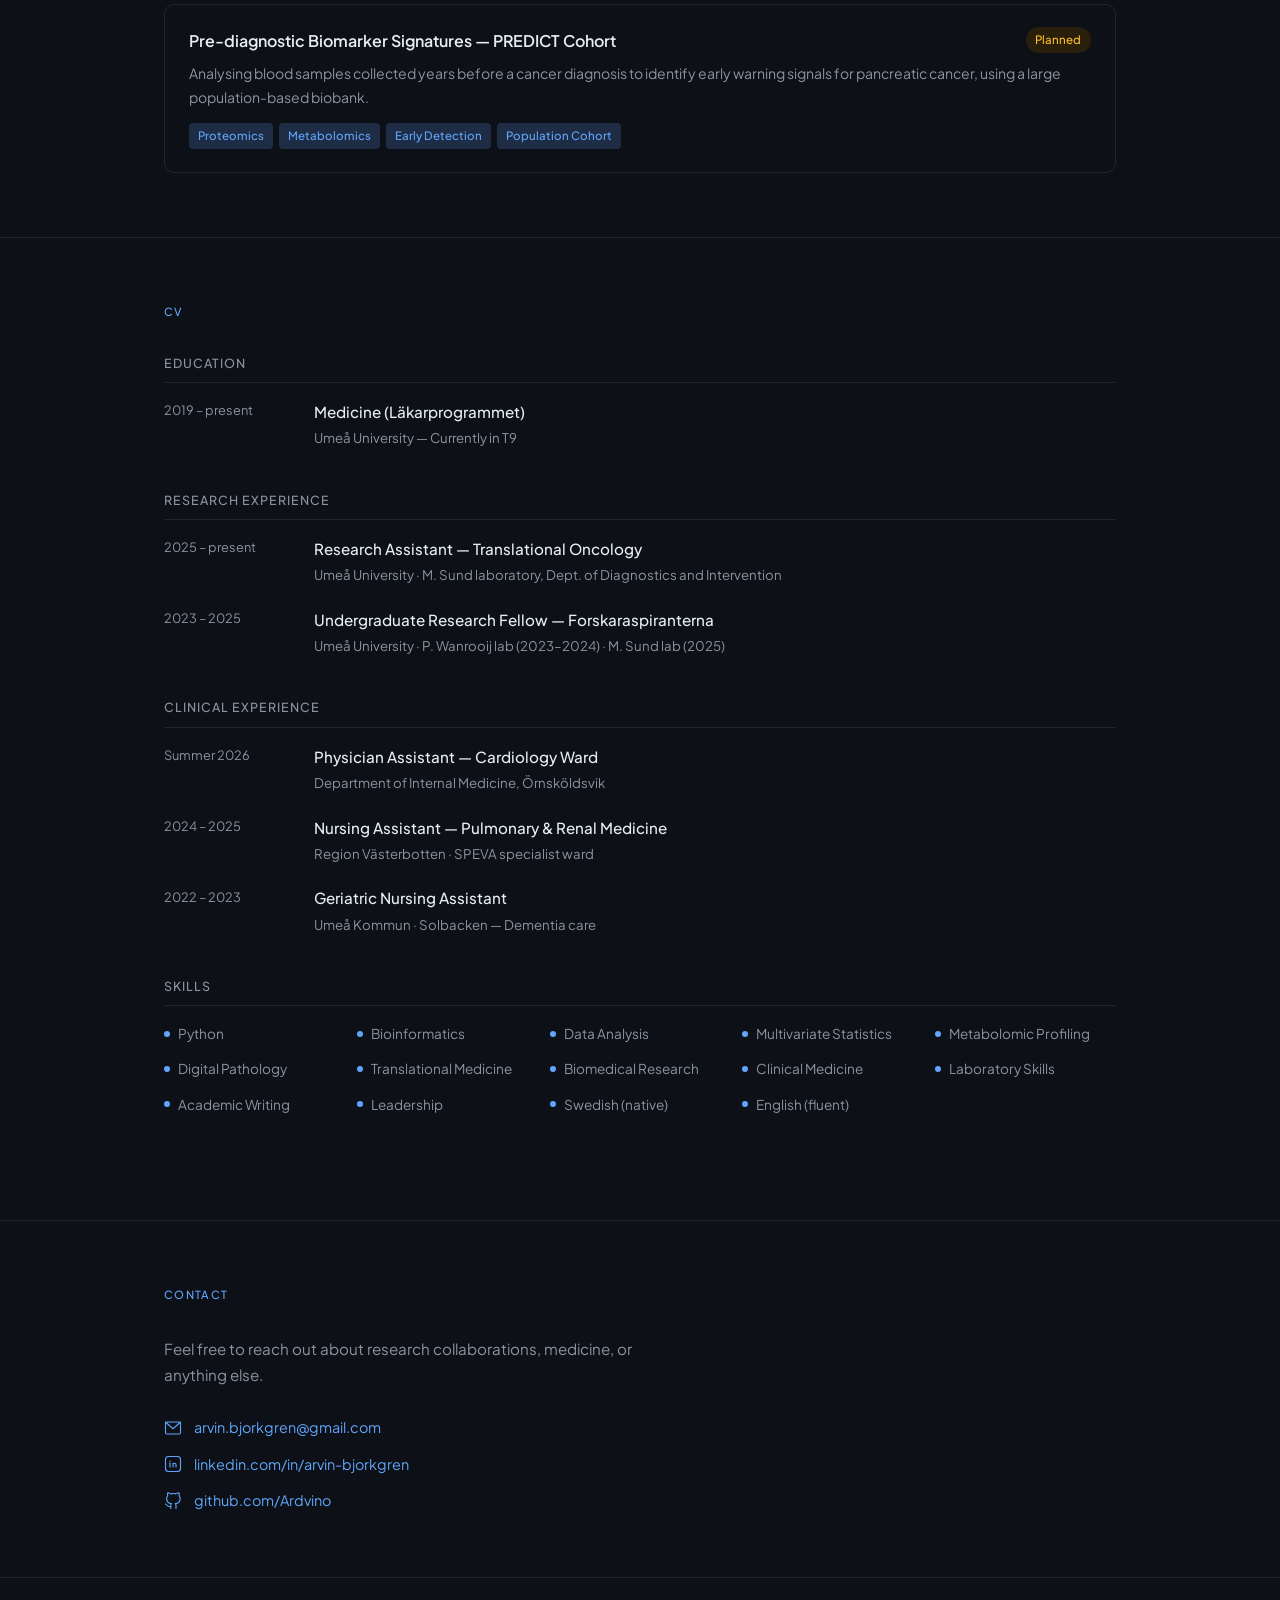
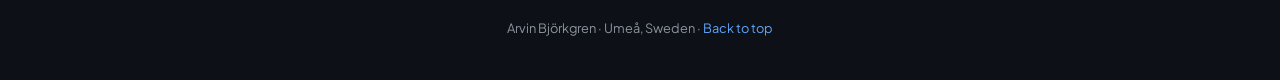
==== commit f0204bd1: "Change clinical interest from neurosurgery to surgery Co-Authored-By: Claude Sonnet 5 <noreply@anthr" ====
--- a/index.html
+++ b/index.html
@@ -65,9 +65,9 @@
         <h3>Background</h3>
         <p>
           I study medicine at Umeå University in northern Sweden. My clinical
-          interest centres on neurosurgery — a field I'm drawn to for its
-          intellectual complexity, the precision it demands, and the profound
-          connection between brain anatomy and human personality. <br><br>
+          interest centres on surgery — a field I'm drawn to for its
+          intellectual complexity, the precision it demands, and the direct,
+          hands-on impact it has on patients' lives. <br><br>
        
         </p>
       </div>
